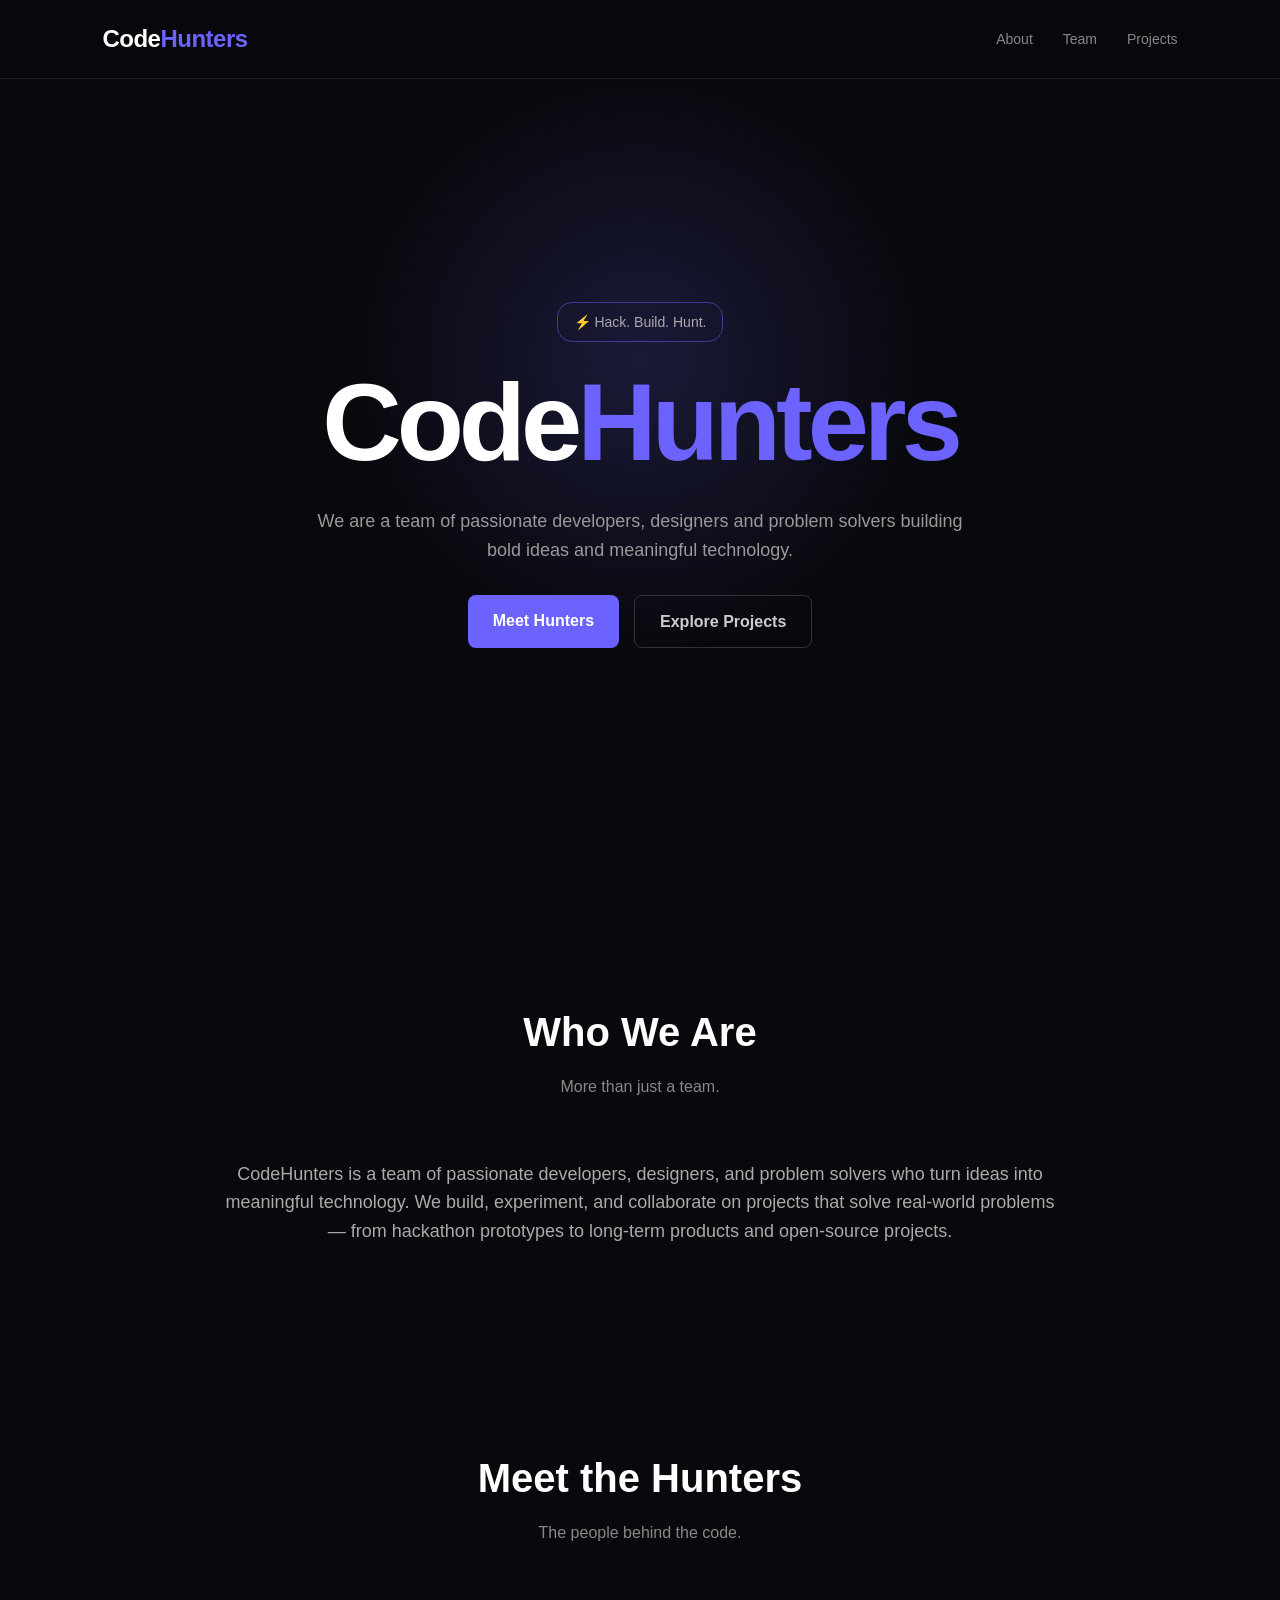
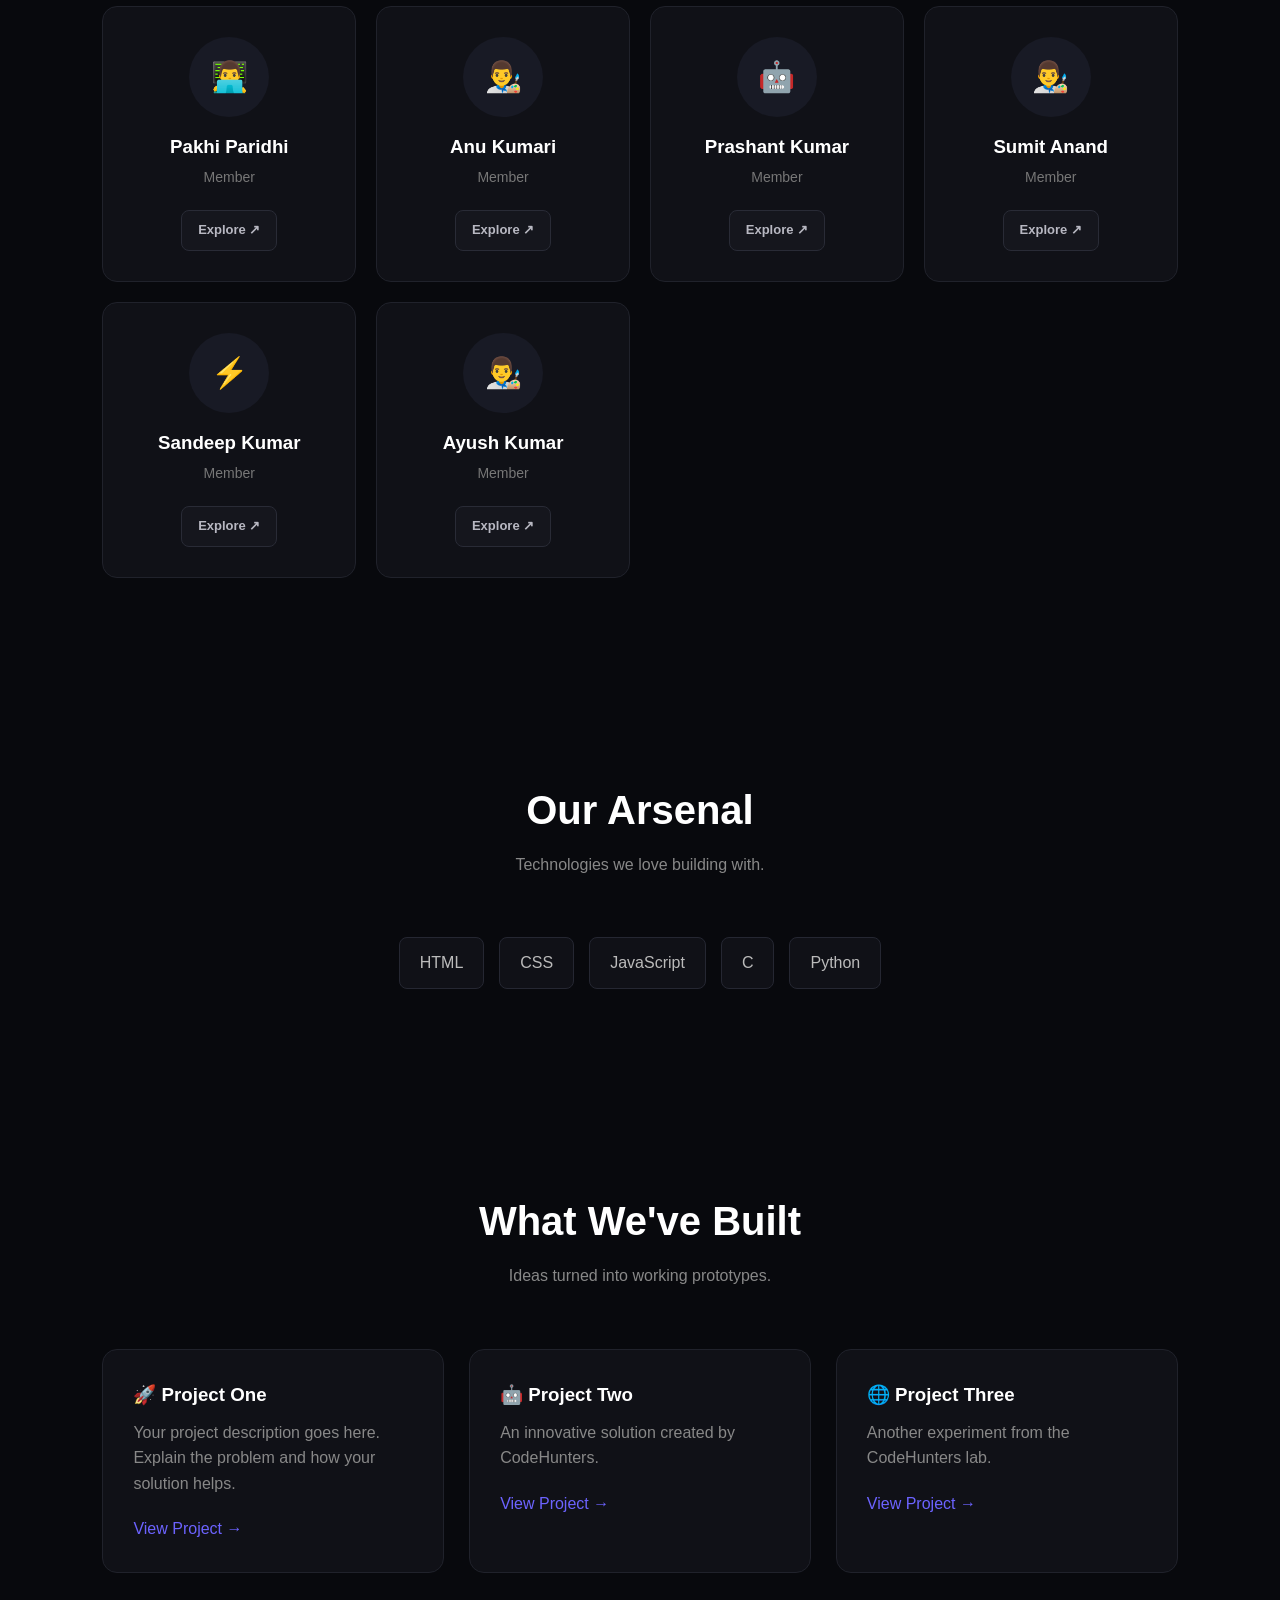
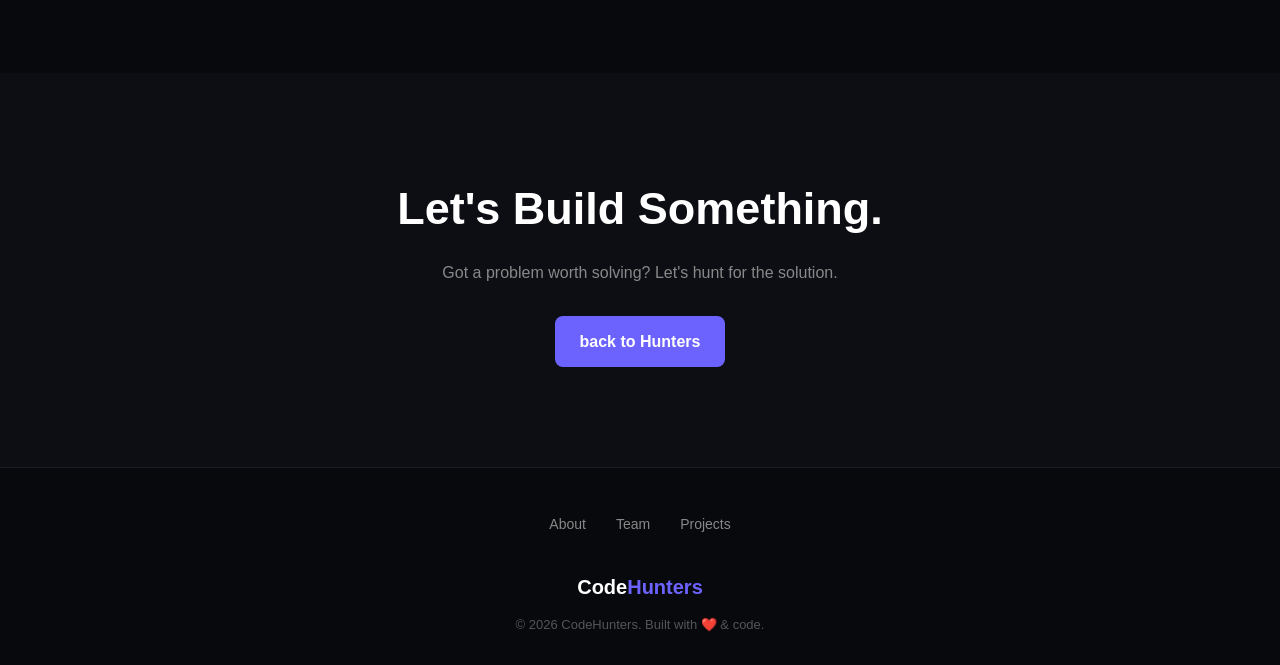
==== index.html @ e2d2b40a "Update index.html" ====
<!DOCTYPE html>
<html lang="en">

<head>

    <meta charset="UTF-8">

    <meta name="viewport"
          content="width=device-width, initial-scale=1.0">

    <title>CodeHunters — Hackathon Team</title>

    <link rel="icon" type="image/png"
        href="https://img.icons8.com/?size=100&id=dQVSC6DSmc3w&format=png&color=000000">


    <link rel="stylesheet" href="styles.css">
    

</head>


<body>


    <!-- =========================
         NAVBAR
    ========================= -->

    <nav>

        <!-- LOGO -->

        <div class="logo">

            Code<span>Hunters</span>

        </div>


        <!-- TOP NAVIGATION -->

        <ul class="nav-links">

            <li>
                <a href="#about">
                    About
                </a>
            </li>


            <li>
                <a href="#team">
                    Team
                </a>
            </li>


            <li>
                <a href="#projects">
                    Projects
                </a>
            </li>

        </ul>

    </nav>



    <!-- =========================
         HERO
    ========================= -->

    <section class="hero">

        <div class="hero-content">


            <div class="badge">

                ⚡ Hack. Build. Hunt.

            </div>


            <h1>

                Code<span>Hunters</span>

            </h1>


            <p>

                We are a team of passionate developers,
                designers and problem solvers building
                bold ideas and meaningful technology.

            </p>


            <div class="buttons">


                <a
                    class="btn primary"
                    href="#team"
                >

                    Meet Hunters

                </a>


                <a
                    class="btn secondary"
                    href="#projects"
                >

                    Explore Projects

                </a>


            </div>

        </div>

    </section>



    <!-- =========================
         ABOUT
    ========================= -->

    <section id="about">


        <div class="section-title">

            <h2>
                Who We Are
            </h2>


            <p>
                More than just a team.
            </p>

        </div>


        <div class="about">

            <p>

                CodeHunters is a team of passionate
                developers, designers, and problem solvers
                who turn ideas into meaningful technology.
                We build, experiment, and collaborate on
                projects that solve real-world problems —
                from hackathon prototypes to long-term
                products and open-source projects.

            </p>

        </div>

    </section>



    <!-- =========================
         TEAM
    ========================= -->

    <section id="team">


        <div class="section-title">

            <h2>
                Meet the Hunters
            </h2>


            <p>
                The people behind the code.
            </p>

        </div>


        <div class="team-grid">


            <!-- HUNTER 1 -->

            <div class="member">

                <div class="avatar">
                    👨‍💻
                </div>


                <h3>
                    Pakhi Paridhi
                </h3>


                <p>
                    Member
                </p>


                <div class="hunter-links">

                    <a
                        href="https://codehuntersteam.github.io/pakhi"
                    >
                        Explore ↗
                    </a>



                </div>

            </div>



            <!-- HUNTER 2 -->

            <div class="member">

                <div class="avatar">
                    👨‍🎨
                </div>


                <h3>
                    Anu Kumari
                </h3>


                <p>
                    Member
                </p>


                <div class="hunter-links">

                    <a
                        href="https://codehuntersteam.github.io/anu"
                    >
                        Explore ↗
                    </a>

                </div>

            </div>



            <!-- HUNTER 3 -->

            <div class="member">

                <div class="avatar">
                    🤖
                </div>


                <h3>
                    Prashant Kumar
                </h3>


                <p>
                    Member
                </p>


                <div class="hunter-links">

                    <a
                        href="https://codehuntersteam.github.io/prashant"
                    >
                        Explore ↗
                    </a>


                </div>

            </div>

            <!-- HUNTER 4 -->

            <div class="member">

                <div class="avatar">
                    👨‍🎨
                </div>


                <h3>
                    Sumit Anand
                </h3>


                <p>
                    Member
                </p>


                <div class="hunter-links">

                    <a
                        href="https://codehuntersteam.github.io/sumit"
                    >
                        Explore ↗
                    </a>

                </div>

            </div>


            <!-- HUNTER 5 -->

            <div class="member">

                <div class="avatar">
                    ⚡
                </div>


                <h3>
                    Sandeep Kumar
                </h3>


                <p>
                    Member
                </p>


                <div class="hunter-links">

                    <a
                        href="https://codehuntersteam.github.io/sandeep"
                    >
                        Explore ↗
                    </a>


                </div>

            </div>

            <!-- HUNTER 6 -->

            <div class="member">

                <div class="avatar">
                    👨‍🎨
                </div>


                <h3>
                    Ayush Kumar
                </h3>


                <p>
                    Member
                </p>


                <div class="hunter-links">

                    <a
                        href="https://codehuntersteam.github.io/ayush"
                    >
                        Explore ↗
                    </a>

                </div>

            </div>



        </div>

    </section>



    <!-- =========================
         TECH STACK
    ========================= -->

    <section>


        <div class="section-title">

            <h2>
                Our Arsenal
            </h2>


            <p>
                Technologies we love building with.
            </p>

        </div>


        <div class="tech-grid">


            <div class="tech">
                HTML
            </div>


            <div class="tech">
                CSS
            </div>


            <div class="tech">
                JavaScript
            </div>


            <div class="tech">
                C
            </div>


            <!-- <div class="tech">
                Node.js
            </div> -->


            <div class="tech">
                Python
            </div>


            <!-- <div class="tech">
                Git
            </div>


            <div class="tech">
                GitHub
            </div>


            <div class="tech">
                AI / ML
            </div> -->


        </div>

    </section>



    <!-- =========================
         PROJECTS
    ========================= -->

    <section id="projects">


        <div class="section-title">

            <h2>
                What We've Built
            </h2>


            <p>
                Ideas turned into working prototypes.
            </p>

        </div>


        <div class="projects">


            <!-- PROJECT 1 -->

            <div class="project">

                <h3>
                    🚀 Project One
                </h3>


                <p>

                    Your project description goes here.
                    Explain the problem and how your
                    solution helps.

                </p>


                <a href="#">

                    View Project →

                </a>

            </div>



            <!-- PROJECT 2 -->

            <div class="project">

                <h3>
                    🤖 Project Two
                </h3>


                <p>

                    An innovative solution created
                    by CodeHunters.

                </p>


                <a href="#">

                    View Project →

                </a>

            </div>



            <!-- PROJECT 3 -->

            <div class="project">

                <h3>
                    🌐 Project Three
                </h3>


                <p>

                    Another experiment from the
                    CodeHunters lab.

                </p>


                <a href="#">

                    View Project →

                </a>

            </div>


        </div>

    </section>



    <!-- =========================
         CTA / CONTACT
    ========================= -->

    <section
        class="cta"
        id="contact"
    >


        <h2>

            Let's Build Something.

        </h2>


        <p>

            Got a problem worth solving?
            Let's hunt for the solution.

        </p>


        <div class="buttons">


            <a
                class="btn primary"
                href="#team"
            >

                back to Hunters

            </a>


        </div>

    </section>



    <!-- =========================
         FOOTER
    ========================= -->

    <footer>


        <!-- BOTTOM NAVIGATION -->

        <div class="footer-nav">


            <a href="#about">
                About
            </a>


            <a href="#team">
                Team
            </a>


            <a href="#projects">
                Projects
            </a>


            <!-- <a href="#contact">
                Contact
            </a> -->


        </div>


        <div class="footer-logo">

            Code<span>Hunters</span>

        </div>


        <div class="copyright">

            © 2026 CodeHunters.
            Built with ❤️ & code.

        </div>


    </footer>


</body>

</html>
---- styles.css ----
/* =========================
           RESET
        ========================= */

        * {
            margin: 0;
            padding: 0;
            box-sizing: border-box;
        }


        html {
            scroll-behavior: smooth;
        }


        body {
            font-family: Arial, Helvetica, sans-serif;

            background: #08090d;

            color: #ffffff;

            line-height: 1.6;
        }


        a {
            text-decoration: none;

            color: inherit;
        }



        /* =========================
           NAVBAR
        ========================= */

        nav {

            width: 100%;

            padding: 20px 8%;

            display: flex;

            justify-content: space-between;

            align-items: center;

            position: fixed;

            top: 0;

            left: 0;

            z-index: 1000;

            background: rgba(8, 9, 13, 0.75);

            backdrop-filter: blur(12px);

            border-bottom:
                1px solid rgba(255, 255, 255, 0.08);
        }


        .logo {

            font-size: 24px;

            font-weight: bold;

            letter-spacing: -0.5px;
        }


        .logo span {

            color: #6c63ff;
        }


        /* TOP NAVIGATION */

        .nav-links {

            display: flex;

            align-items: center;

            gap: 30px;

            list-style: none;
        }


        .nav-links a {

            color: #888;

            font-size: 14px;

            transition:
                color 0.3s ease;
        }


        .nav-links a:hover {

            color: #ffffff;
        }



        /* =========================
           HERO
        ========================= */

        .hero {

            min-height: 100vh;

            display: flex;

            justify-content: center;

            align-items: center;

            text-align: center;

            padding:
                100px 20px 50px;

            background:

                radial-gradient(
                    circle at 50% 40%,
                    rgba(108, 99, 255, 0.18),
                    transparent 35%
                );
        }


        .hero-content {

            max-width: 850px;
        }


        .badge {

            display: inline-block;

            padding: 8px 16px;

            border:
                1px solid rgba(108, 99, 255, 0.5);

            border-radius: 15px;

            color: #aaa;

            font-size: 14px;

            margin-bottom: 25px;
        }


        .hero h1 {

            font-size:
                clamp(55px, 10vw, 110px);

            line-height: 1;

            letter-spacing: -5px;
        }


        .hero h1 span {

            color: #6c63ff;
        }


        .hero p {

            margin: 30px auto;

            max-width: 650px;

            color: #999;

            font-size: 18px;
        }


        .buttons {

            display: flex;

            justify-content: center;

            gap: 15px;

            flex-wrap: wrap;
        }


        .btn {

            padding: 13px 25px;

            border-radius: 8px;

            font-weight: bold;

            transition:
                transform 0.3s ease,
                box-shadow 0.3s ease,
                border-color 0.3s ease;
        }


        .primary {

            background: #6c63ff;
        }


        .primary:hover {

            transform:
                translateY(-3px);

            box-shadow:
                0 10px 30px
                rgba(108, 99, 255, 0.3);
        }


        .secondary {

            border:
                1px solid #333;

            color: #ccc;
        }


        .secondary:hover {

            border-color: #6c63ff;

            color: #ffffff;
        }



        /* =========================
           SECTIONS
        ========================= */

        section {

            padding: 100px 8%;
        }


        .section-title {

            text-align: center;

            margin-bottom: 60px;
        }


        .section-title h2 {

            font-size: 40px;

            margin-bottom: 10px;
        }


        .section-title p {

            color: #888;
        }



        /* =========================
           ABOUT
        ========================= */

        .about {

            max-width: 850px;

            margin: auto;

            text-align: center;

            color: #aaa;

            font-size: 18px;
        }



        /* =========================
           TEAM
        ========================= */

        .team-grid {

            display: grid;

            grid-template-columns:
                repeat(
                    auto-fit,
                    minmax(220px, 1fr)
                );

            gap: 20px;
        }


        .member {

            padding: 30px;

            background: #101117;

            border:
                1px solid #20222b;

            border-radius: 15px;

            text-align: center;

            transition:
                transform 0.3s ease,
                border-color 0.3s ease,
                box-shadow 0.3s ease;
        }


        .member:hover {

            transform:
                translateY(-7px);

            border-color:
                #6c63ff;

            box-shadow:
                0 10px 35px
                rgba(108, 99, 255, 0.12);
        }


        .avatar {

            width: 80px;

            height: 80px;

            margin:
                auto auto 15px;

            border-radius: 50%;

            background: #181a25;

            display: flex;

            justify-content: center;

            align-items: center;

            font-size: 30px;
        }


        .member h3 {

            margin-bottom: 4px;
        }


        .member p {

            color: #777;

            font-size: 14px;
        }



        /* =========================
           HUNTER BUTTONS
        ========================= */

        .hunter-links {

            display: flex;

            justify-content: center;

            gap: 10px;

            margin-top: 22px;
        }


        .hunter-links a {

            position: relative;

            display: inline-flex;

            align-items: center;

            justify-content: center;

            min-width: 95px;
            max-width: 200px;
            align-self: center;

            padding: 9px 16px;

            border:
                1px solid #292b36;

            border-radius: 8px;

            background: #15161d;

            color: #b8b8c2;

            font-size: 13px;

            font-weight: 600;

            overflow: hidden;

            transition:
                color 0.25s ease,
                border-color 0.25s ease,
                background 0.25s ease,
                transform 0.25s ease,
                box-shadow 0.25s ease;
        }


        .hunter-links a::before {

            content: "";

            position: absolute;

            top: 0;

            left: -100%;

            width: 100%;

            height: 100%;

            background:
                linear-gradient(
                    90deg,
                    transparent,
                    rgba(255, 255, 255, 0.08),
                    transparent
                );

            transition:
                left 0.5s ease;
        }


        .hunter-links a:hover {

            color: #ffffff;

            border-color: #6c63ff;

            background: #1a1928;

            transform:
                translateY(-3px);

            box-shadow:
                0 6px 20px
                rgba(108, 99, 255, 0.18);
        }


        .hunter-links a:hover::before {

            left: 100%;
        }


        .hunter-links a:active {

            transform:
                translateY(-1px);
        }



        /* =========================
           TECH STACK
        ========================= */

        .tech-grid {

            display: flex;

            justify-content: center;

            flex-wrap: wrap;

            gap: 15px;
        }


        .tech {

            padding: 12px 20px;

            background: #101117;

            border:
                1px solid #252732;

            border-radius: 8px;

            color: #bbb;

            transition: 0.3s;
        }


        .tech:hover {

            border-color:
                #6c63ff;

            color: #ffffff;
        }



        /* =========================
           PROJECTS
        ========================= */

        .projects {

            display: grid;

            grid-template-columns:
                repeat(
                    auto-fit,
                    minmax(280px, 1fr)
                );

            gap: 25px;
        }


        .project {

            padding: 30px;

            background: #101117;

            border:
                1px solid #20222b;

            border-radius: 15px;

            transition:
                transform 0.3s ease,
                border-color 0.3s ease;
        }


        .project:hover {

            transform:
                translateY(-5px);

            border-color:
                #6c63ff;
        }


        .project h3 {

            margin-bottom: 10px;
        }


        .project p {

            color: #888;

            margin-bottom: 20px;
        }


        .project a {

            color: #6c63ff;
        }



        /* =========================
           CTA
        ========================= */

        .cta {

            text-align: center;

            background: #0d0e14;
        }


        .cta h2 {

            font-size: 45px;

            margin-bottom: 15px;
        }


        .cta p {

            color: #888;

            margin-bottom: 30px;
        }



        /* =========================
           FOOTER
        ========================= */

        footer {

            padding:
                45px 8% 30px;

            border-top:
                1px solid #1d1e25;

            color: #666;

            text-align: center;
        }


        /* BOTTOM NAVIGATION */

        .footer-nav {

            display: flex;

            justify-content: center;

            align-items: center;

            flex-wrap: wrap;

            gap: 30px;

            margin-bottom: 35px;
        }


        .footer-nav a {

            color: #888;

            font-size: 14px;

            transition:
                color 0.3s ease;
        }


        .footer-nav a:hover {

            color: #ffffff;
        }


        .footer-logo {

            font-size: 20px;

            font-weight: bold;

            color: white;

            margin-bottom: 12px;
        }


        .footer-logo span {

            color: #6c63ff;
        }


        .copyright {

            font-size: 13px;

            color: #555;
        }



        /* =========================
           MOBILE
        ========================= */

        @media (max-width: 700px) {

            nav {

                padding:
                    18px 6%;
            }


            .nav-links {

                gap: 15px;
            }


            .nav-links a {

                font-size: 12px;
            }


            section {

                padding:
                    80px 6%;
            }


            .hero h1 {

                letter-spacing: -3px;
            }


            .cta h2 {

                font-size: 32px;
            }


            .footer-nav {

                gap: 18px;
            }


            .hunter-links {

                flex-direction: column;
            }


            .hunter-links a {

                width: 100%;
            }

        }
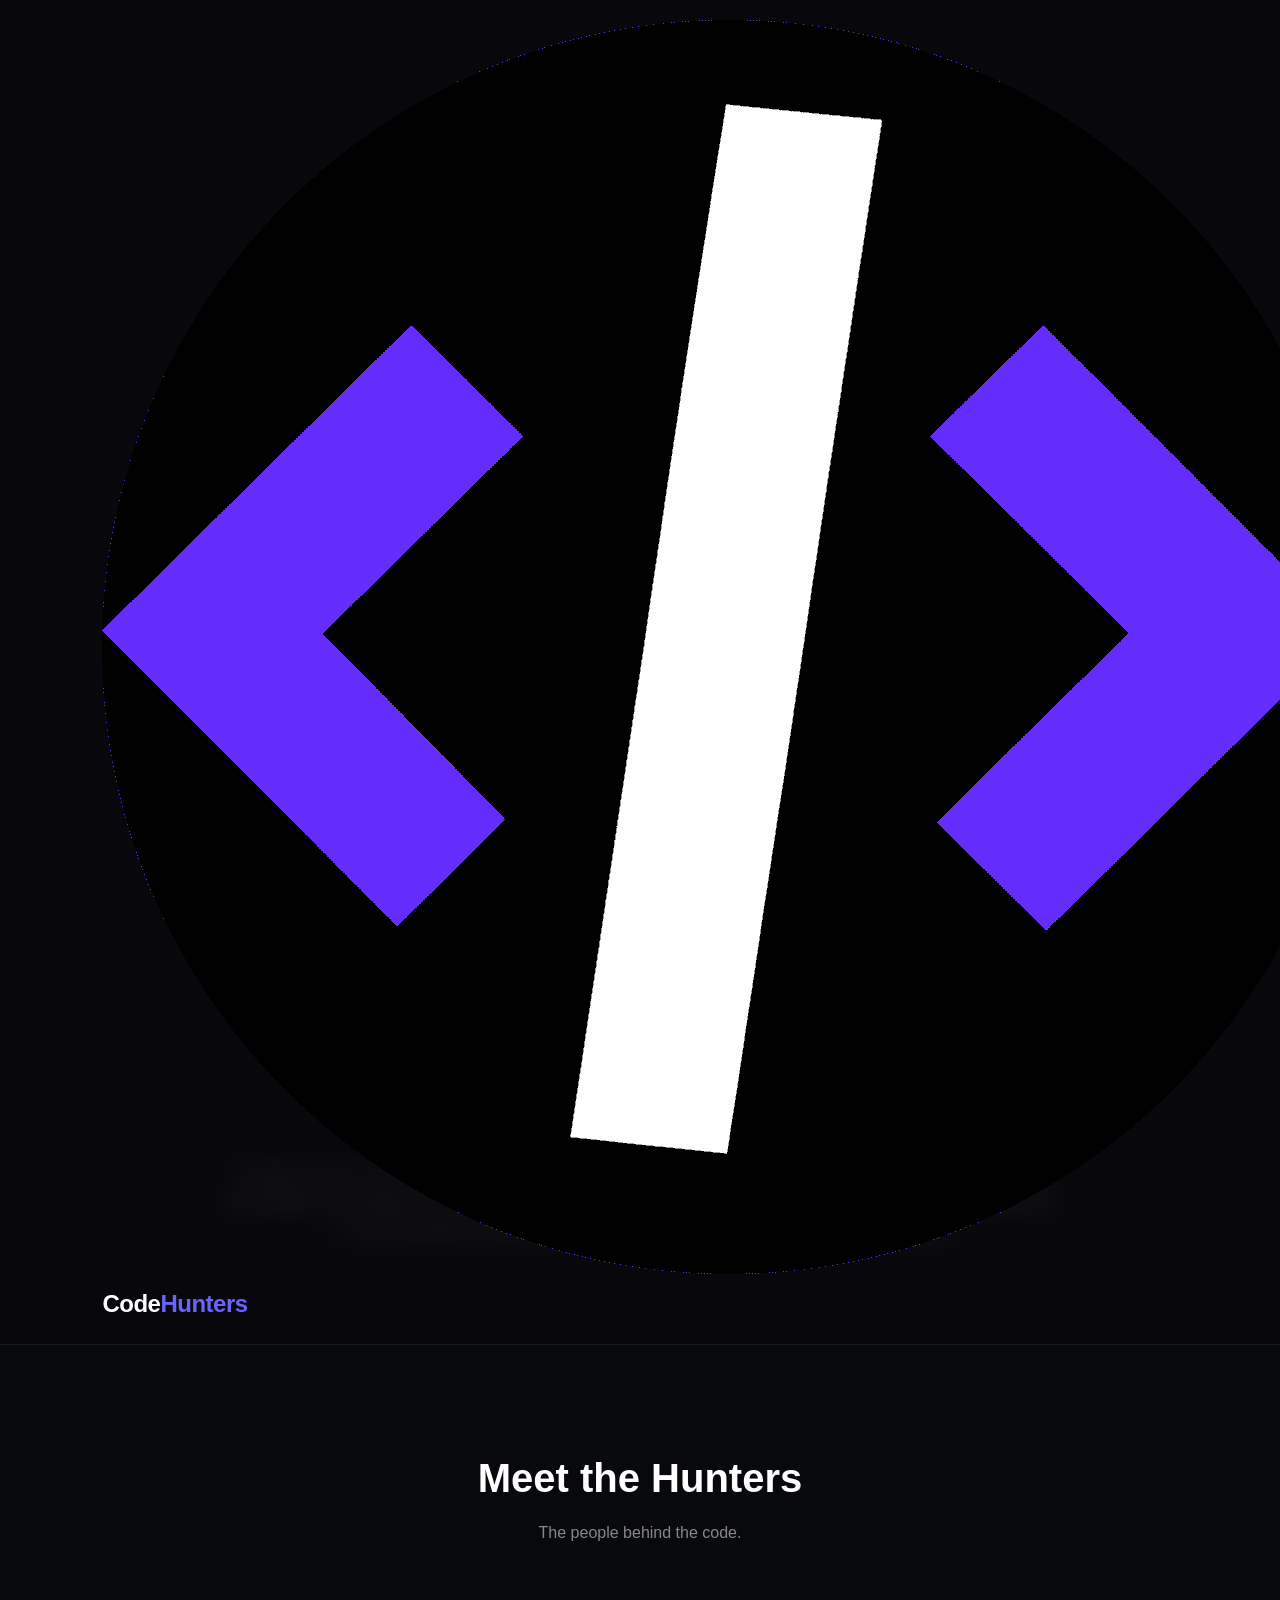
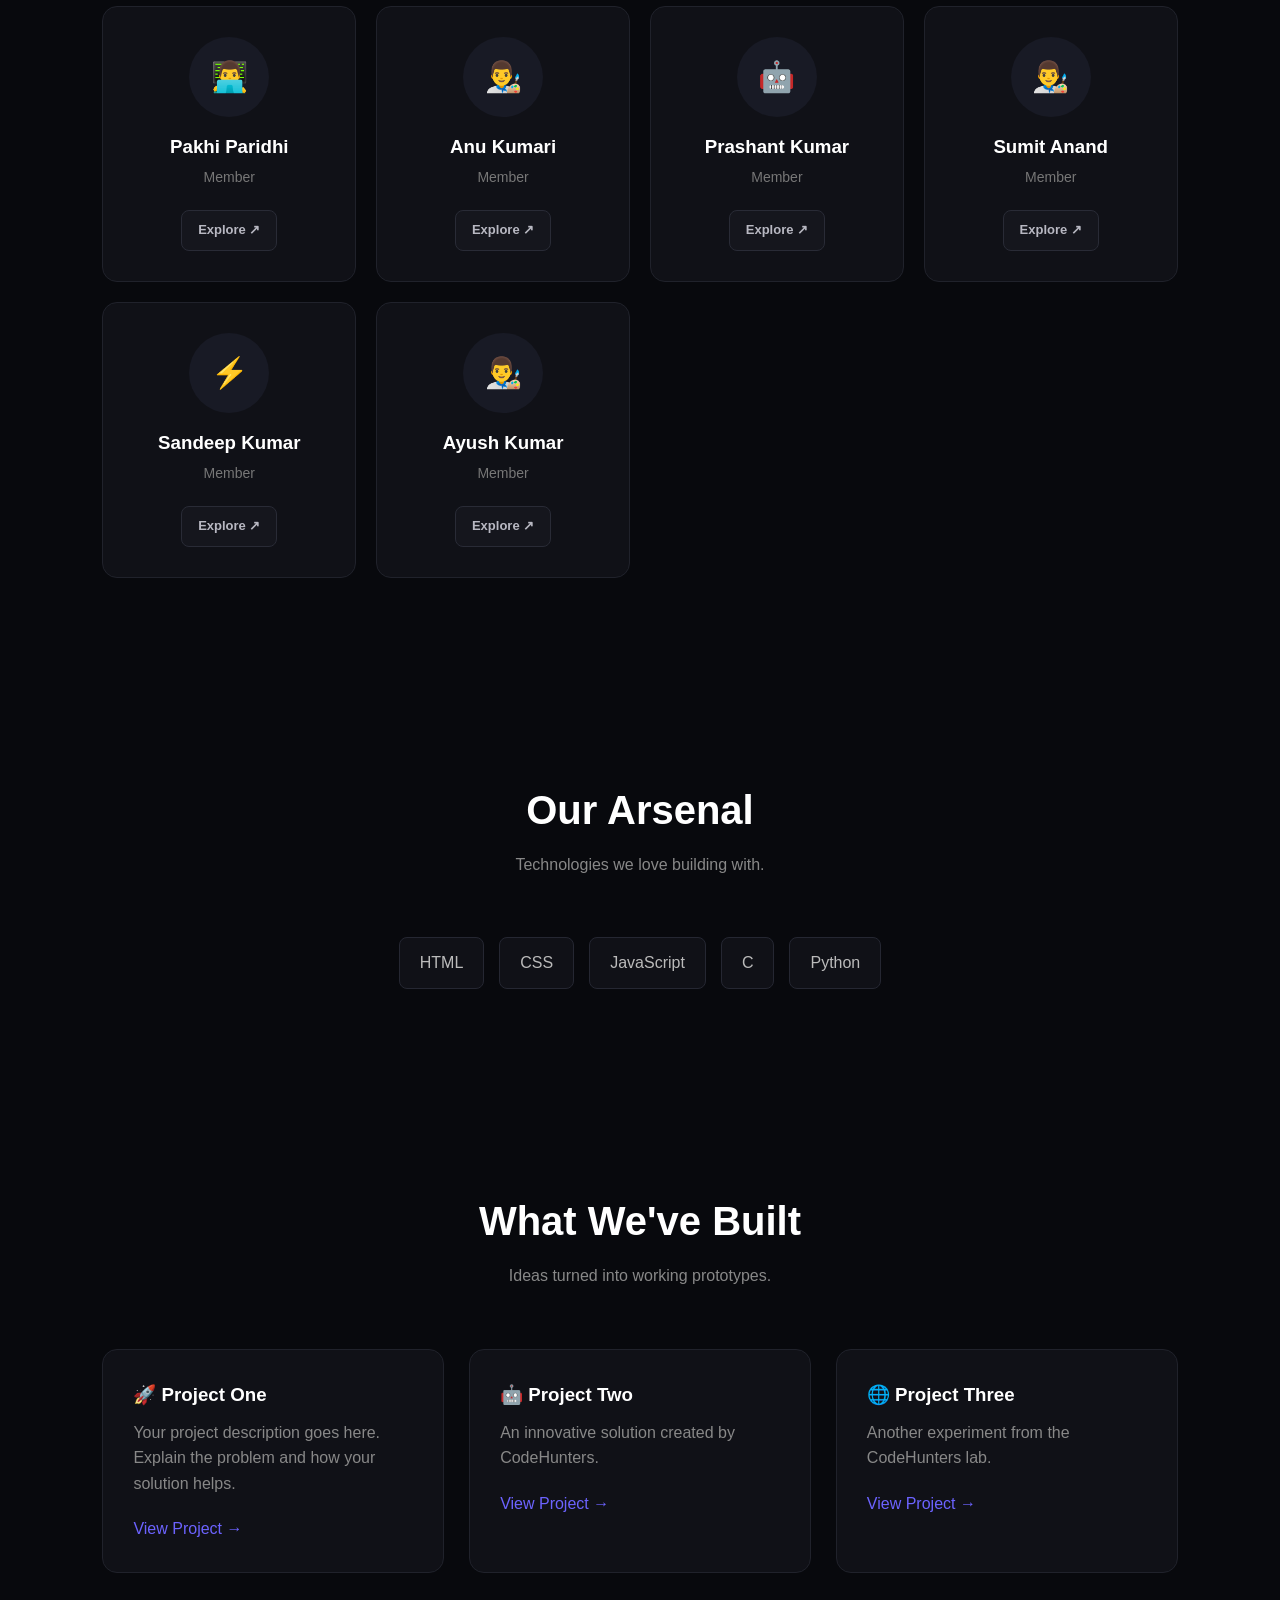
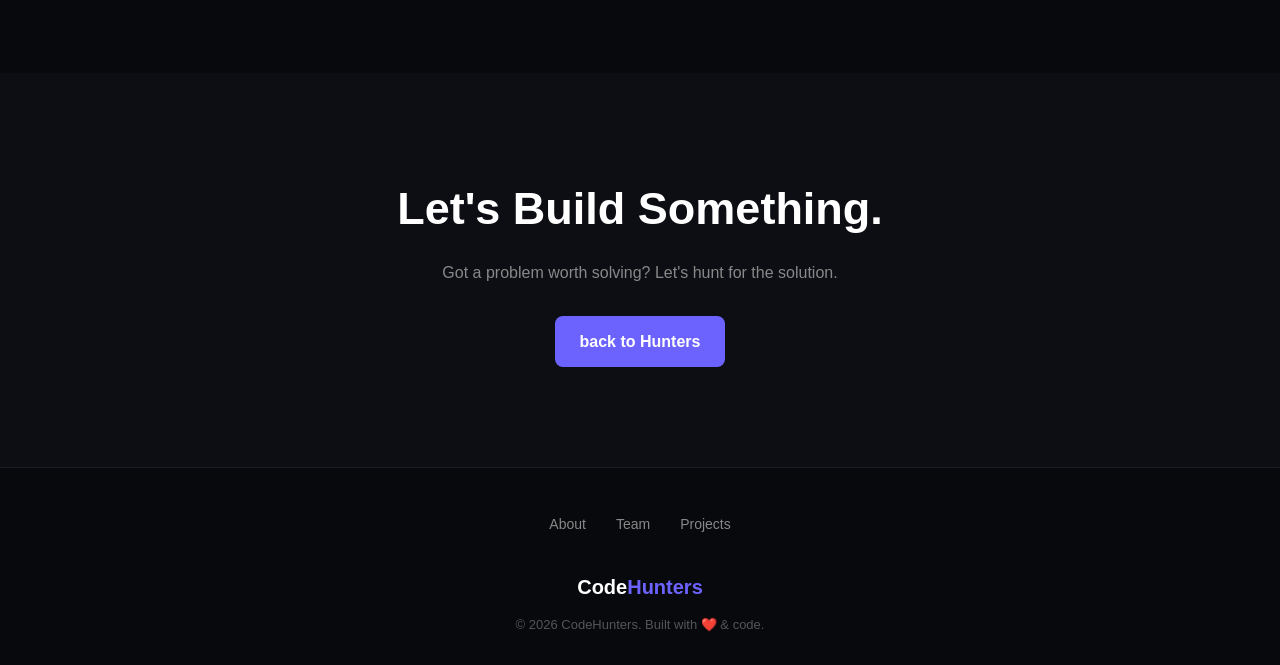
==== commit e1a462c1: "Update index.html" ====
--- a/index.html
+++ b/index.html
@@ -10,8 +10,7 @@
 
     <title>CodeHunters — Hackathon Team</title>
 
-    <link rel="icon" type="image/png"
-        href="https://img.icons8.com/?size=100&id=dQVSC6DSmc3w&format=png&color=000000">
+    <link rel="icon" type="image/png" href="favicon.png">
 
 
     <link rel="stylesheet" href="styles.css">
@@ -33,7 +32,10 @@
 
         <div class="logo">
 
-            Code<span>Hunters</span>
+            <div class="logo-title">
+              <img src="https://codehuntersteam.github.io/favicon.png">
+              Code<span>Hunters</span>
+            </div>
 
         </div>
 
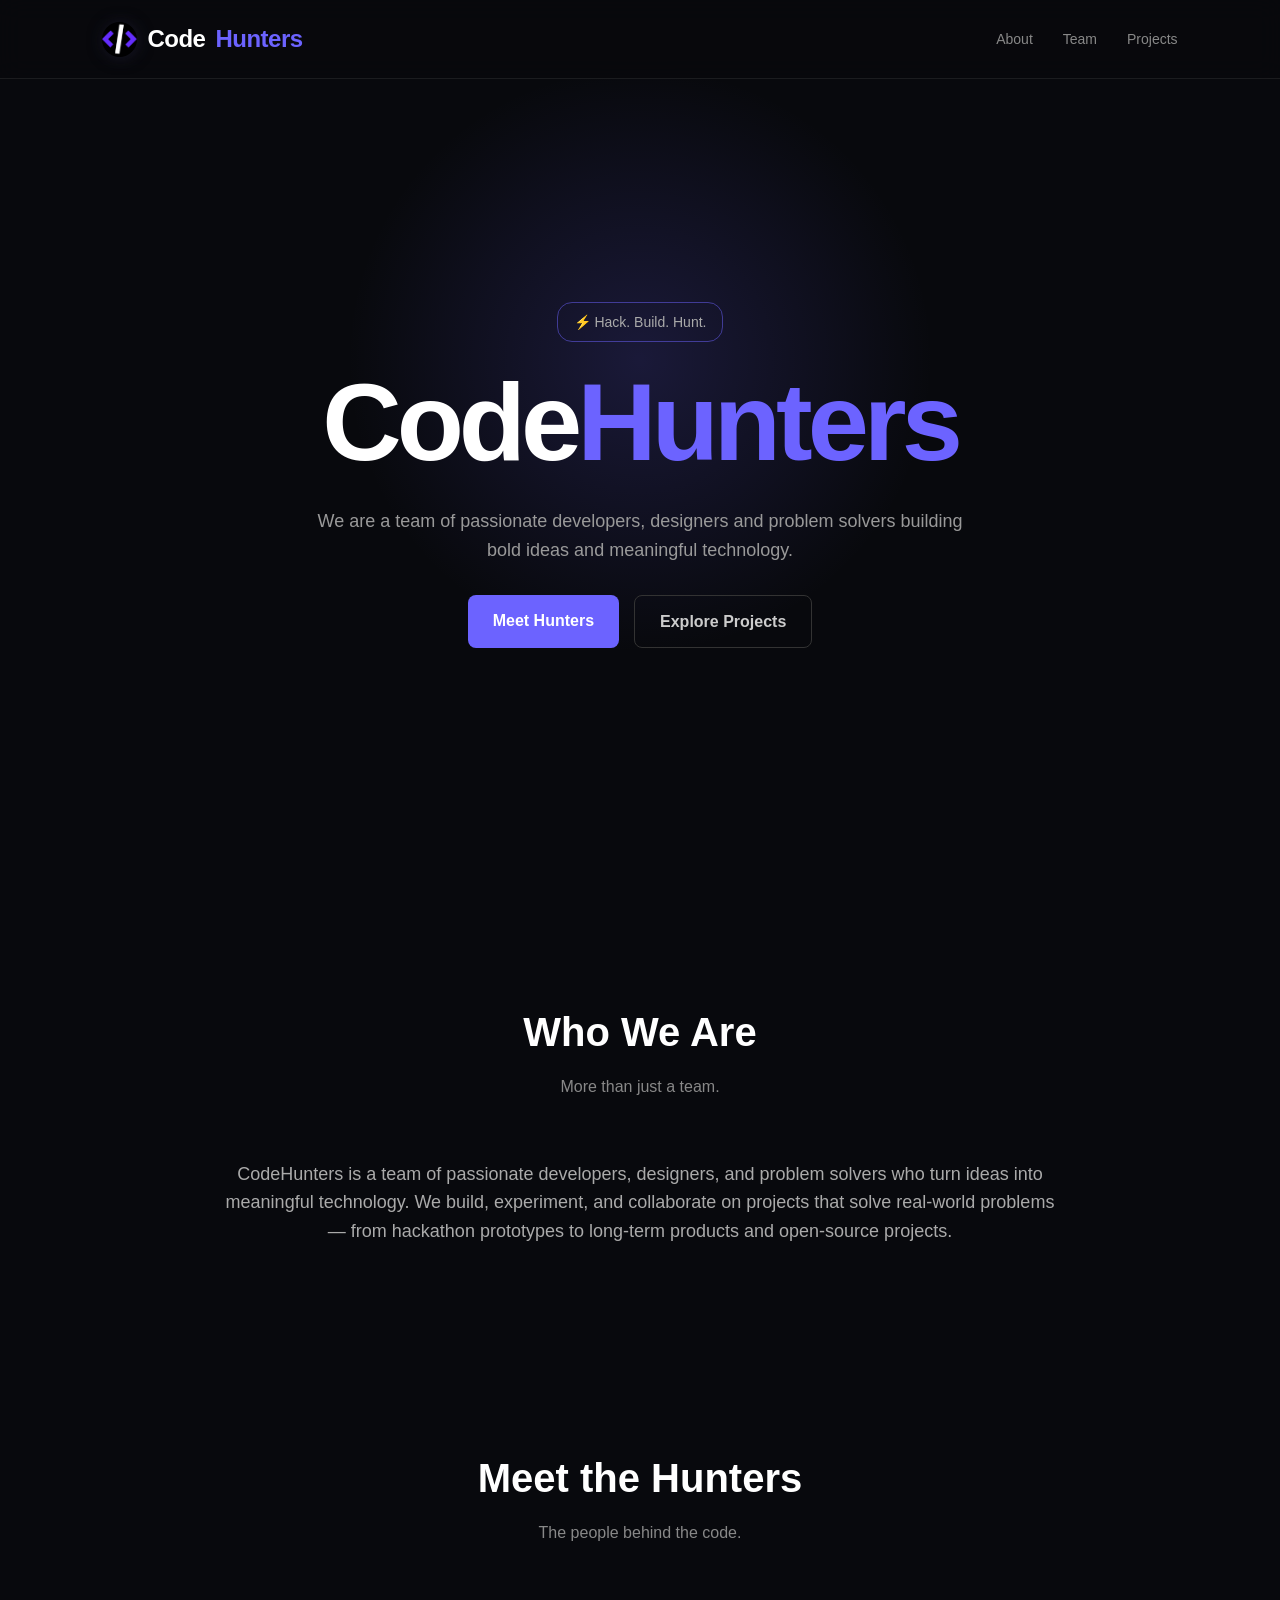
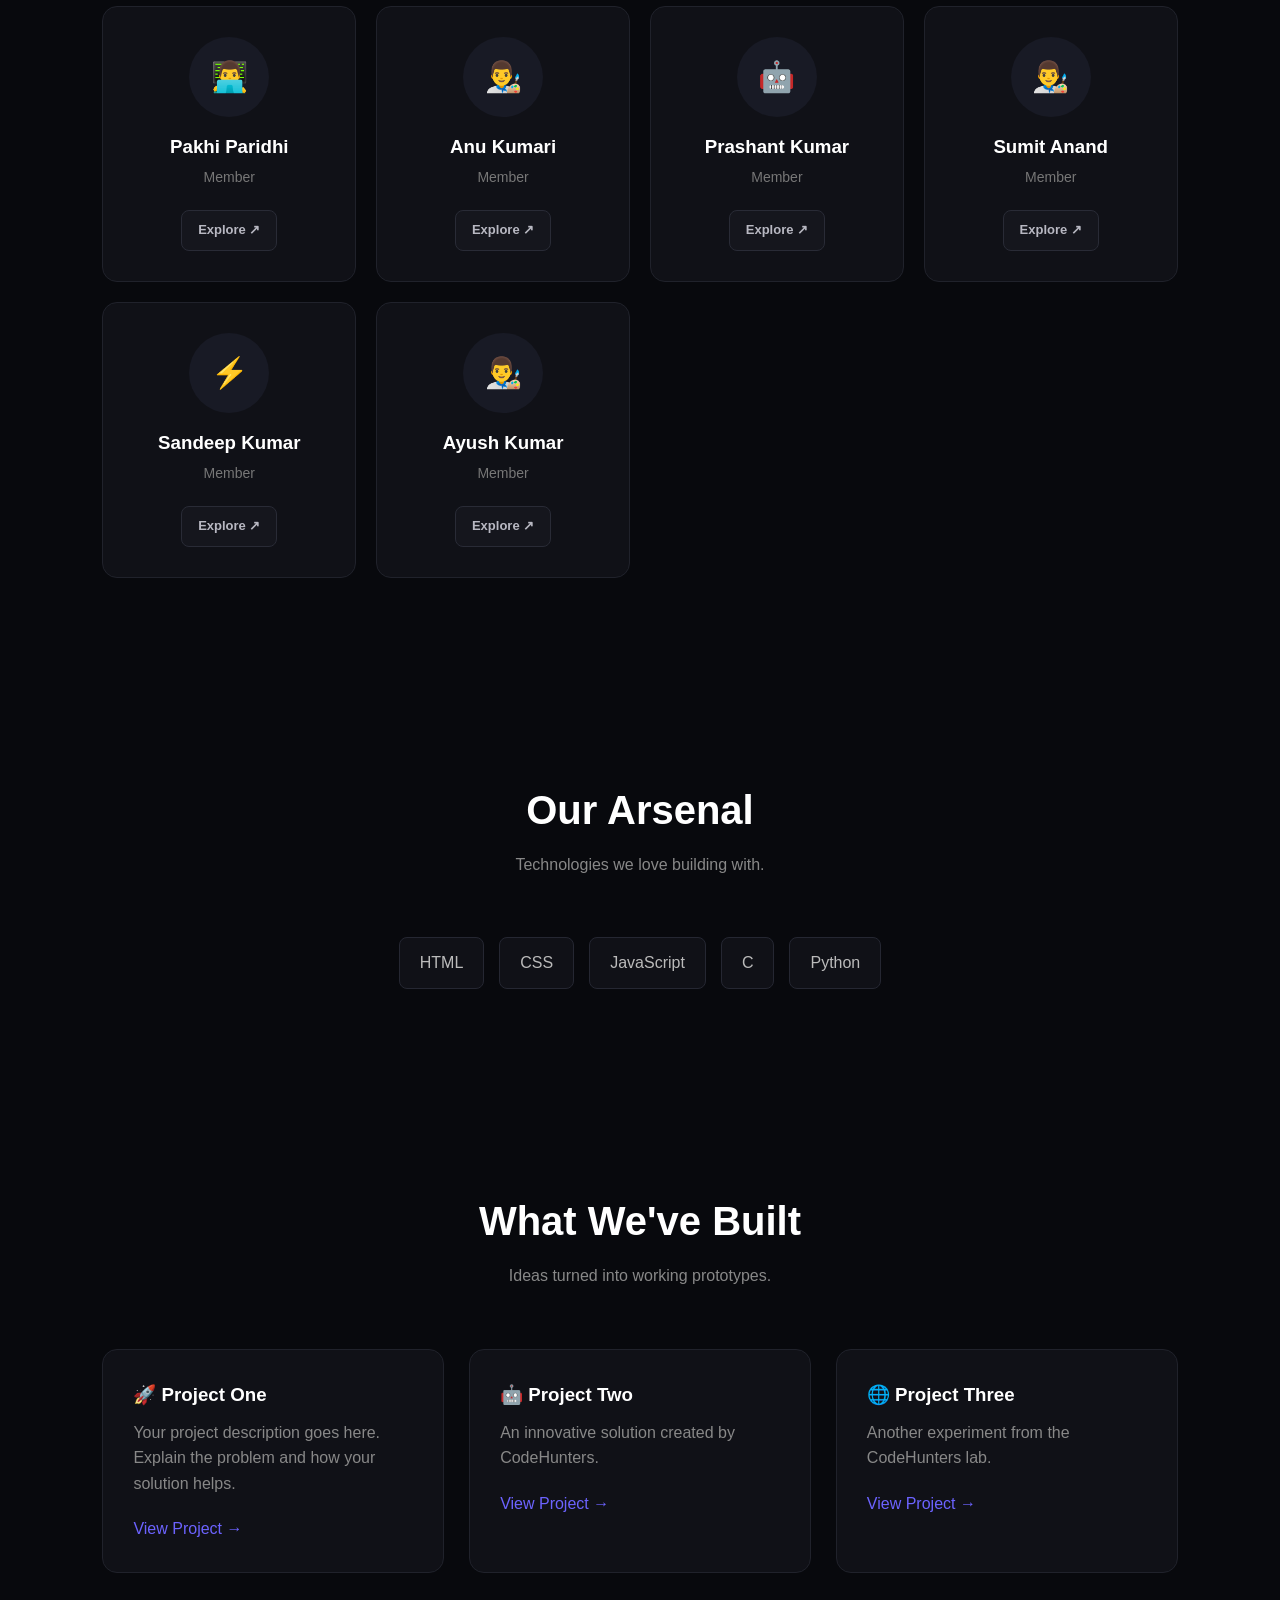
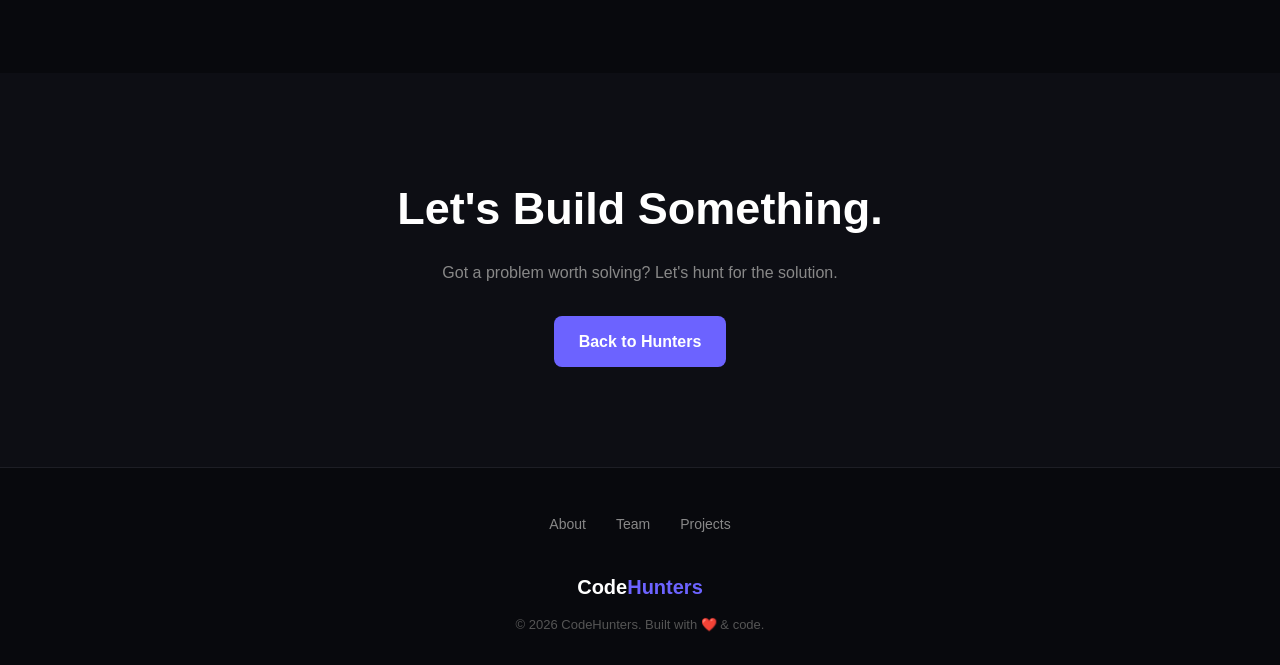
==== commit fc3f2298: "Update index.html" ====
--- a/index.html
+++ b/index.html
@@ -620,7 +620,7 @@
                 href="#team"
             >
 
-                back to Hunters
+                Back to Hunters
 
             </a>
 
--- a/styles.css
+++ b/styles.css
@@ -36,6 +36,24 @@
         /* =========================
            NAVBAR
         ========================= */
+        .logo-title{
+          /* width: 200px; */
+          max-height: 70pxpx;
+          display: flex;
+          justify-content: center;
+          align-items: center;
+          gap: 10px;
+        }
+
+        .logo-title img{
+          border-radius: 50%;
+          box-shadow: 1px 1px 15px #161625;
+          width:35px;
+          
+        }
+
+
+
 
         nav {
 
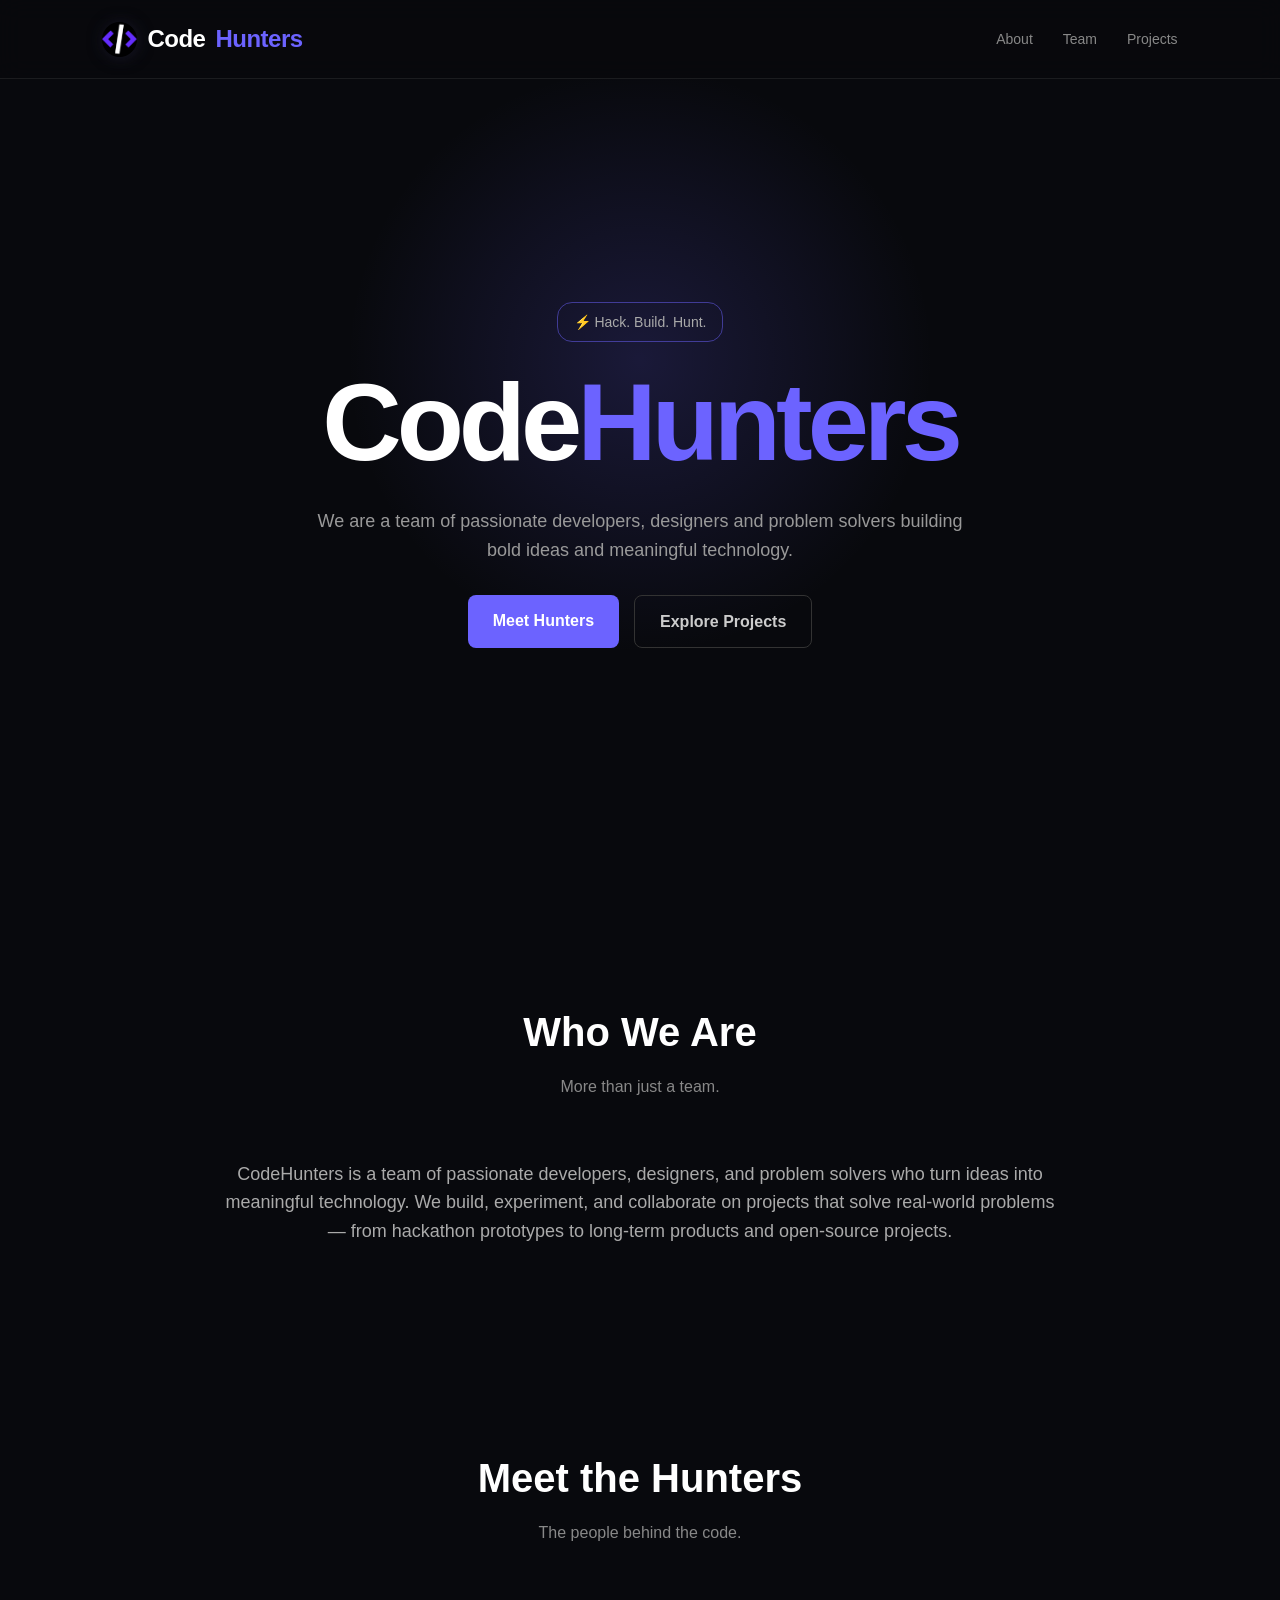
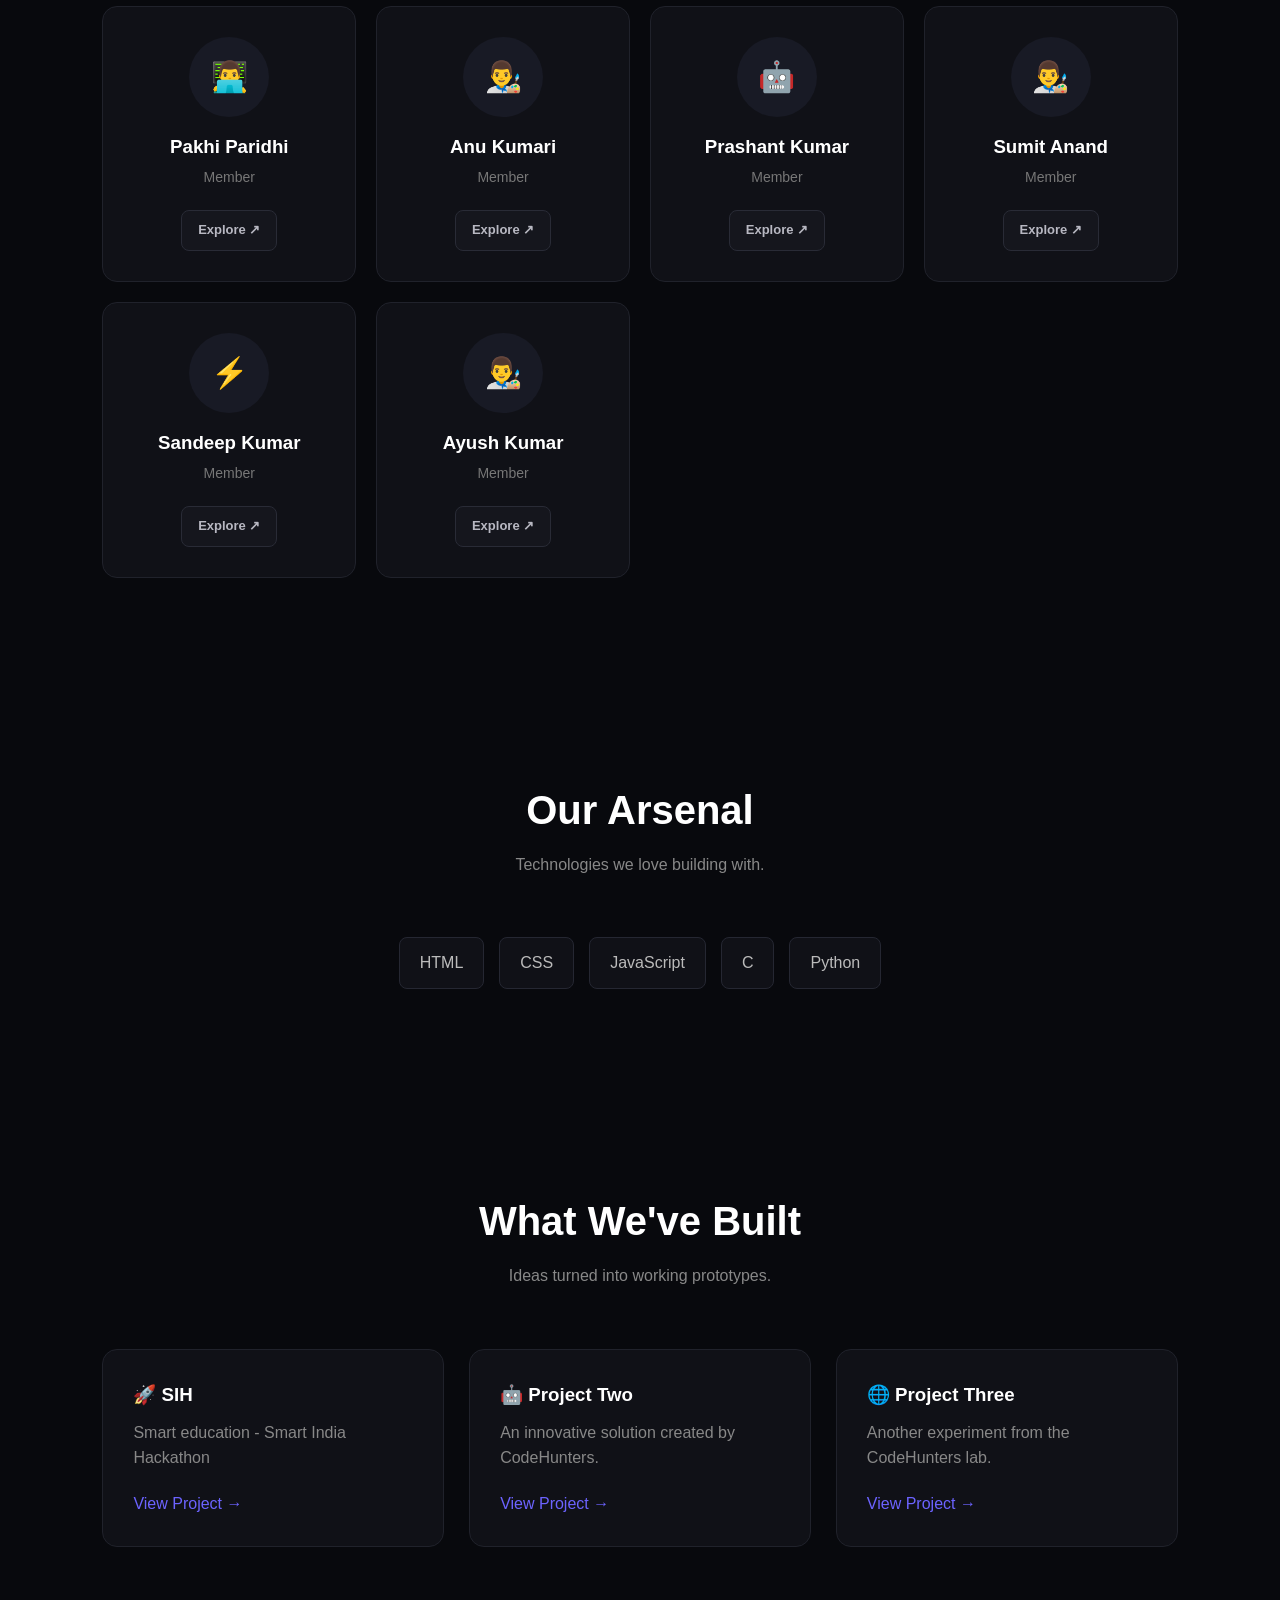
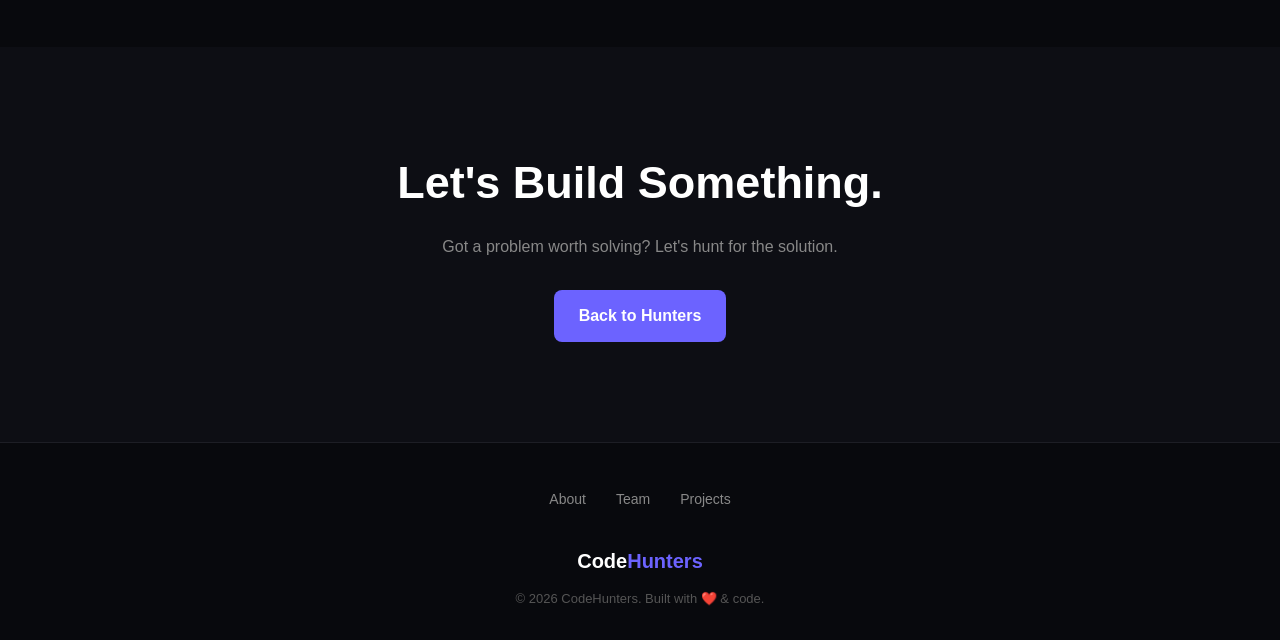
==== commit 6f4b03f0: "Update index.html" ====
--- a/index.html
+++ b/index.html
@@ -505,20 +505,18 @@
             <div class="project">
 
                 <h3>
-                    🚀 Project One
-                </h3>
-
-
-                <p>
-
-                    Your project description goes here.
-                    Explain the problem and how your
-                    solution helps.
-
-                </p>
-
-
-                <a href="#">
+                    🚀 SIH
+                </h3>
+
+
+                <p>
+
+                    Smart education - Smart India Hackathon
+
+                </p>
+
+
+                <a href="https://codehuntersteam.github.io/sih/">
 
                     View Project →
 
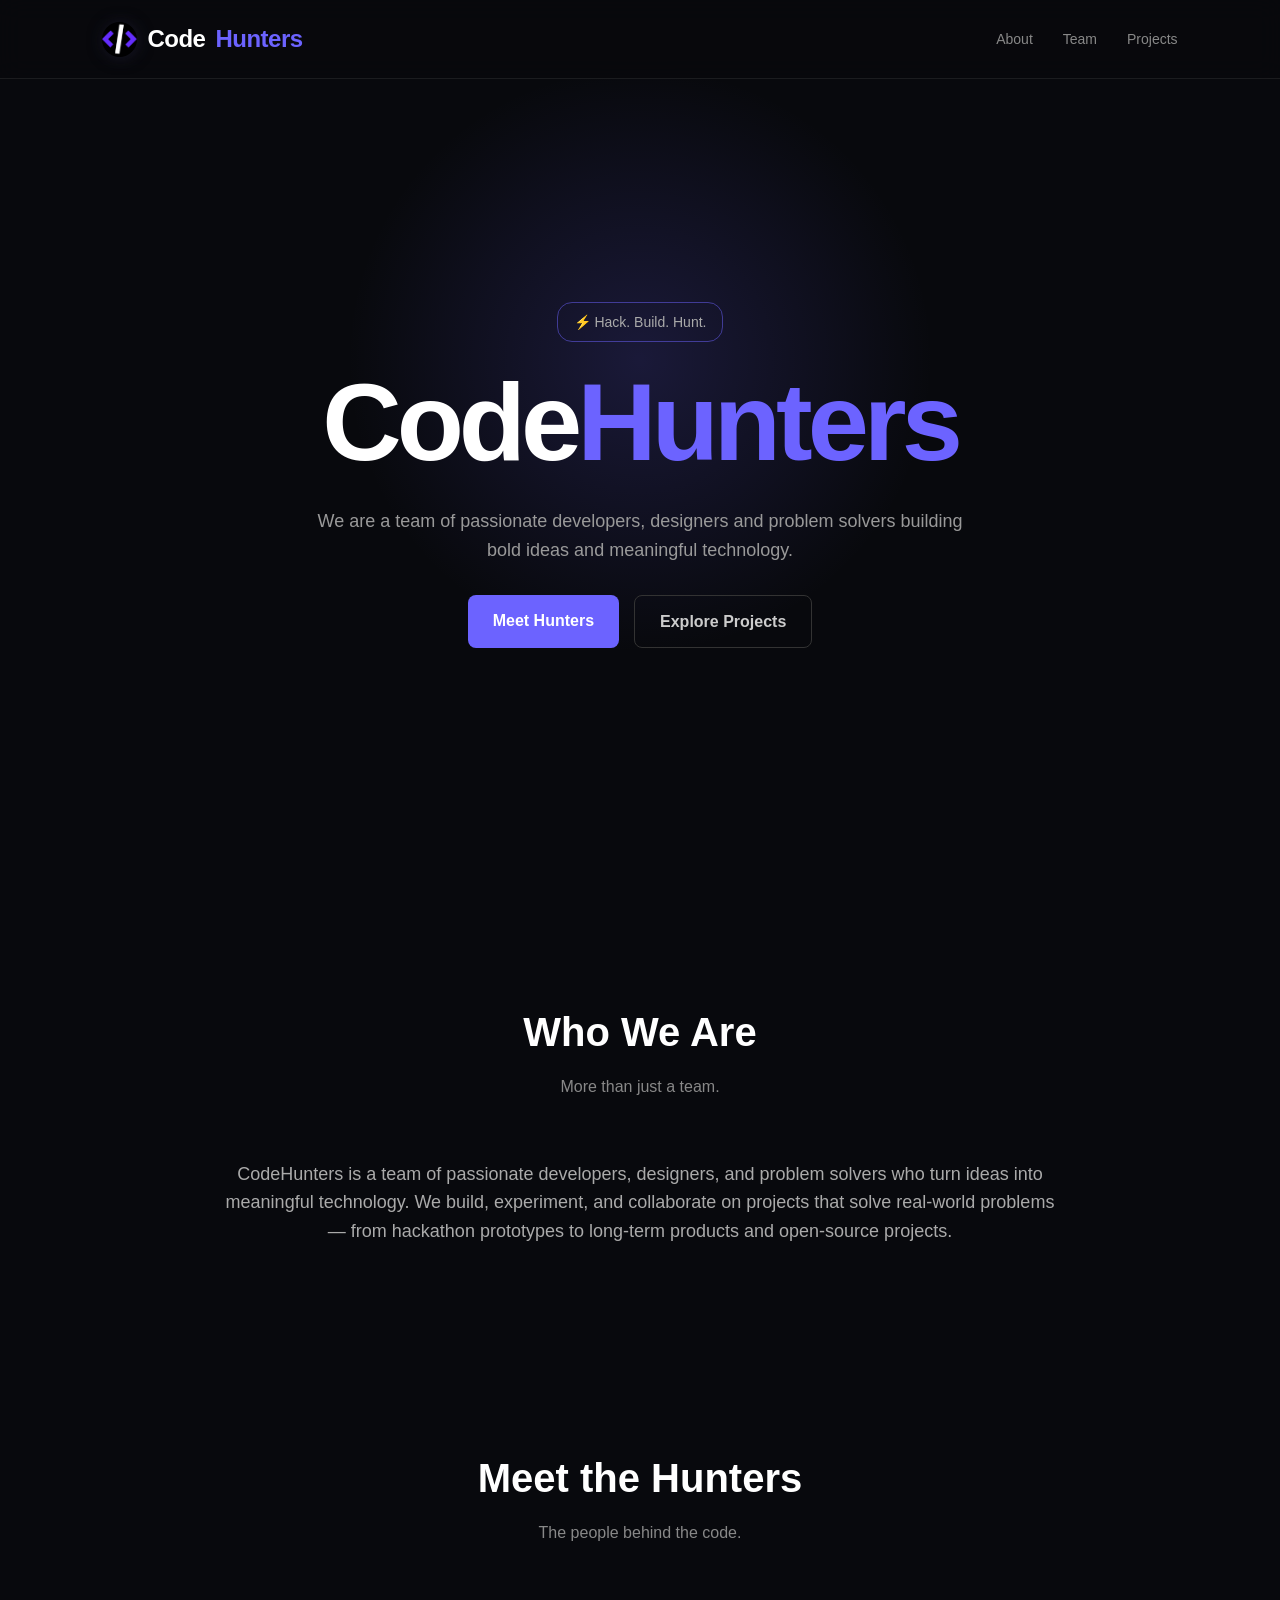
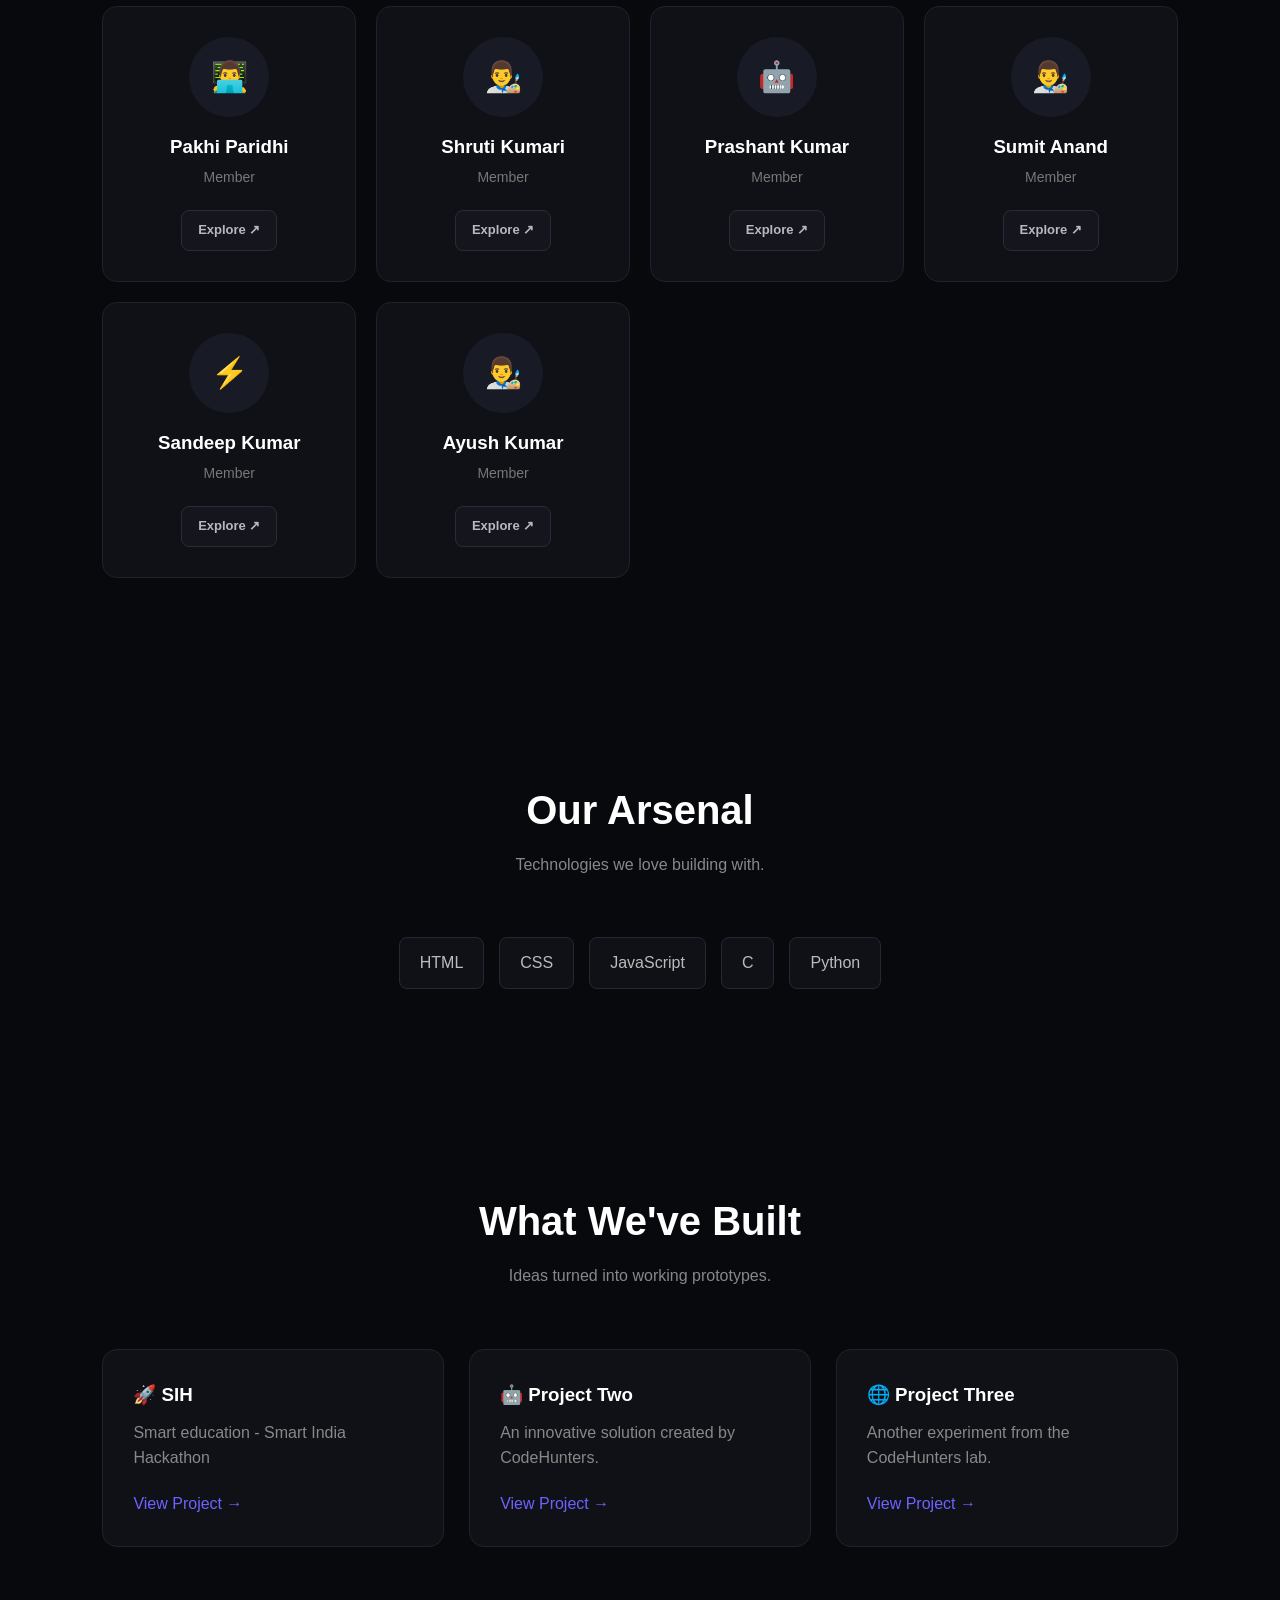
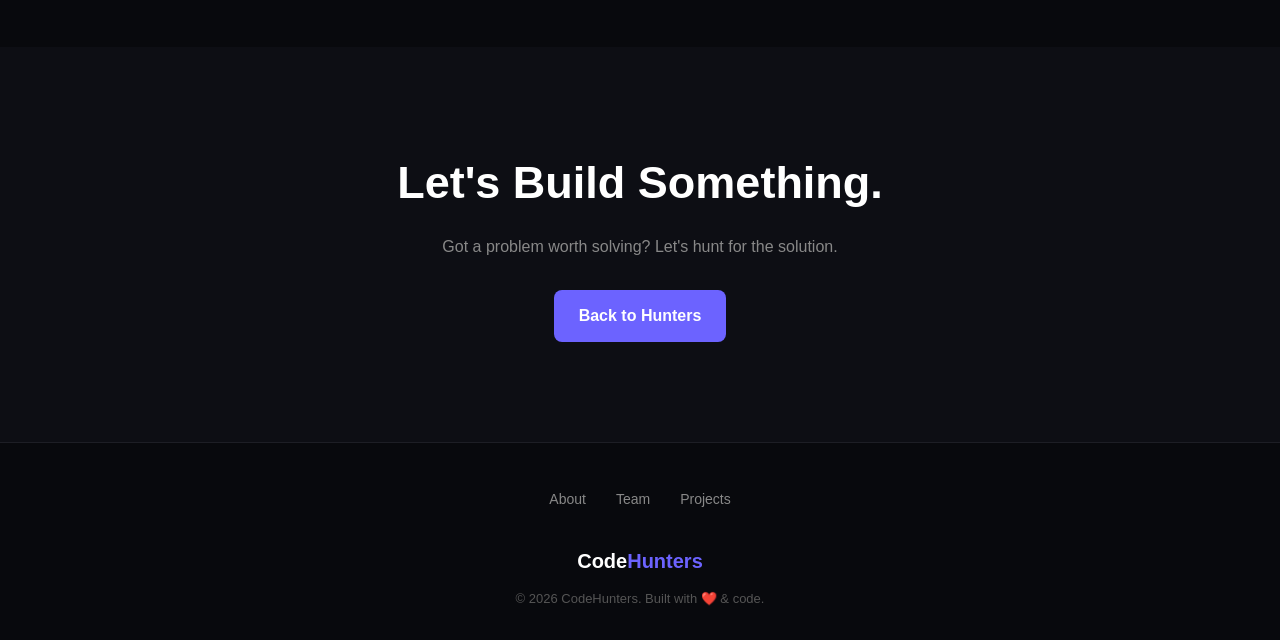
==== commit eb6c3798: "Update index.html" ====
--- a/index.html
+++ b/index.html
@@ -243,7 +243,7 @@
 
 
                 <h3>
-                    Anu Kumari
+                    Shruti Kumari
                 </h3>
 
 
@@ -255,7 +255,7 @@
                 <div class="hunter-links">
 
                     <a
-                        href="https://codehuntersteam.github.io/anu"
+                        href="https://codehuntersteam.github.io/shruti"
                     >
                         Explore ↗
                     </a>
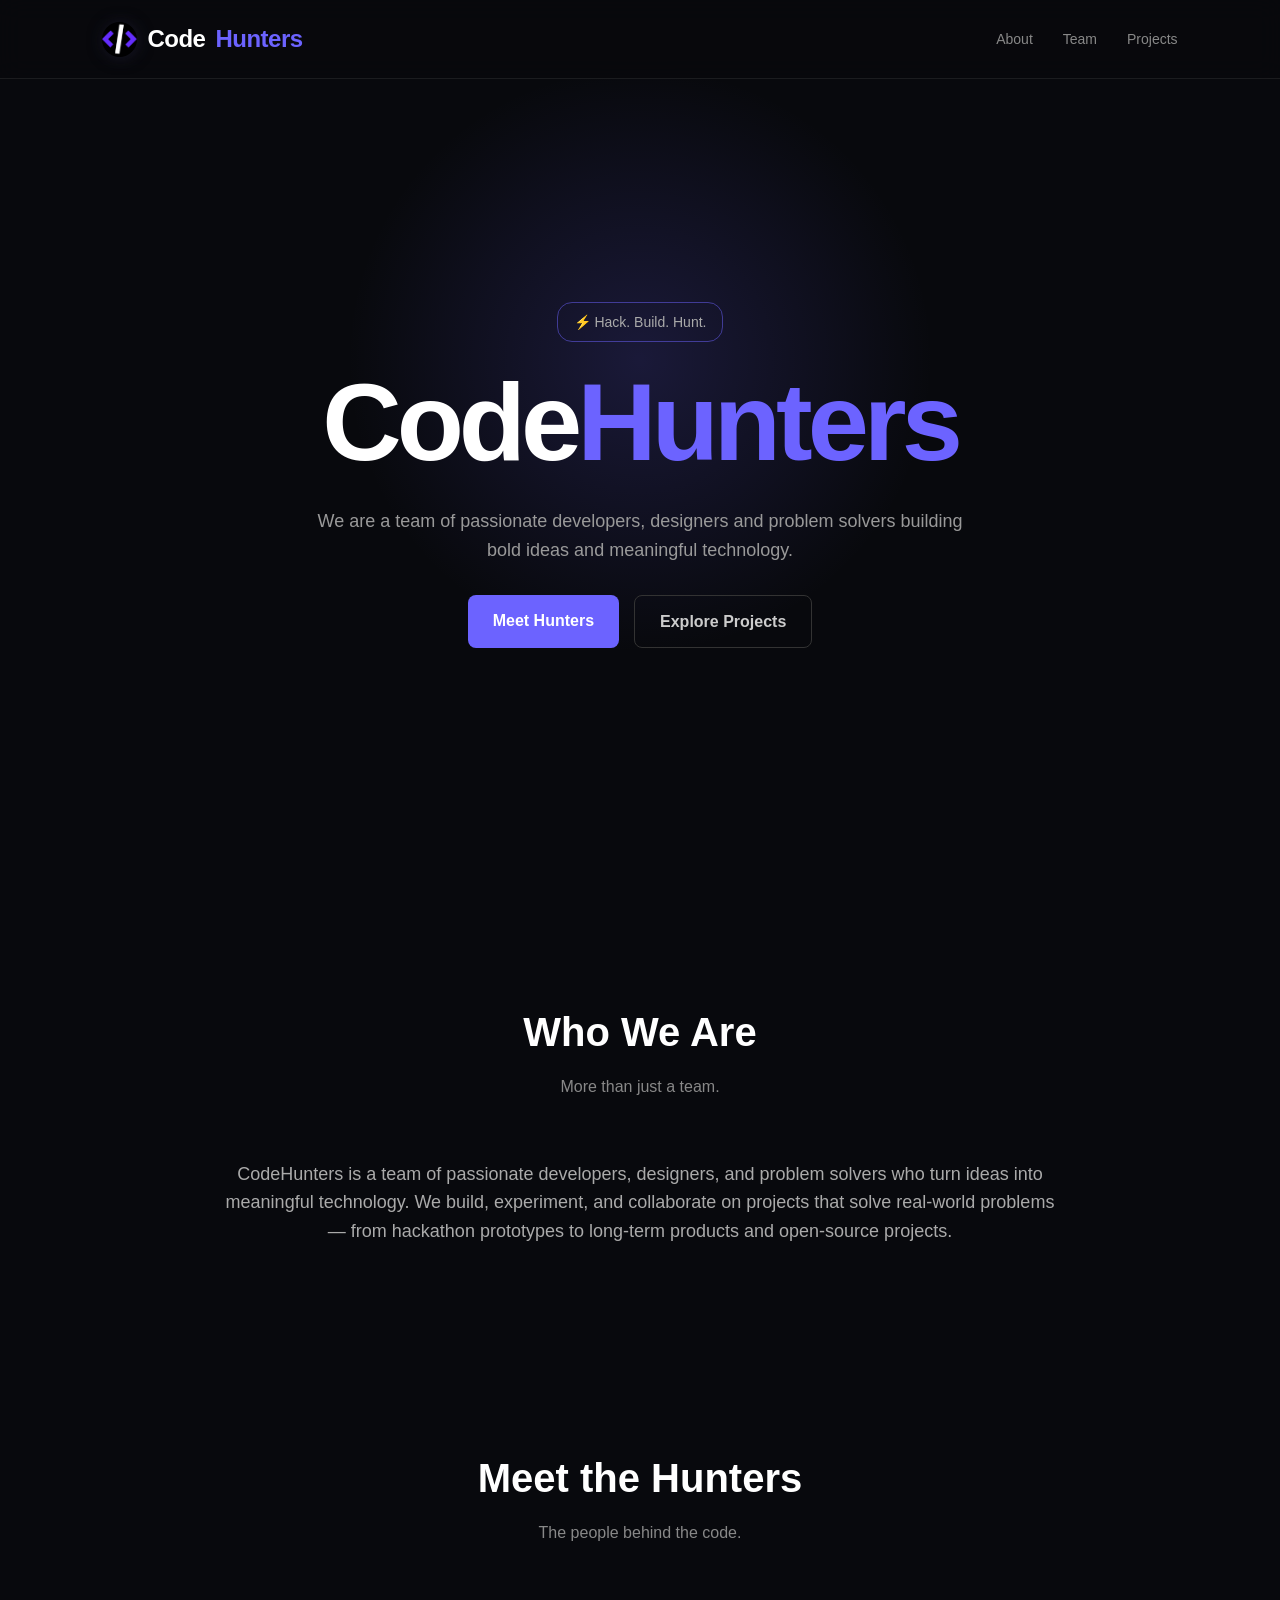
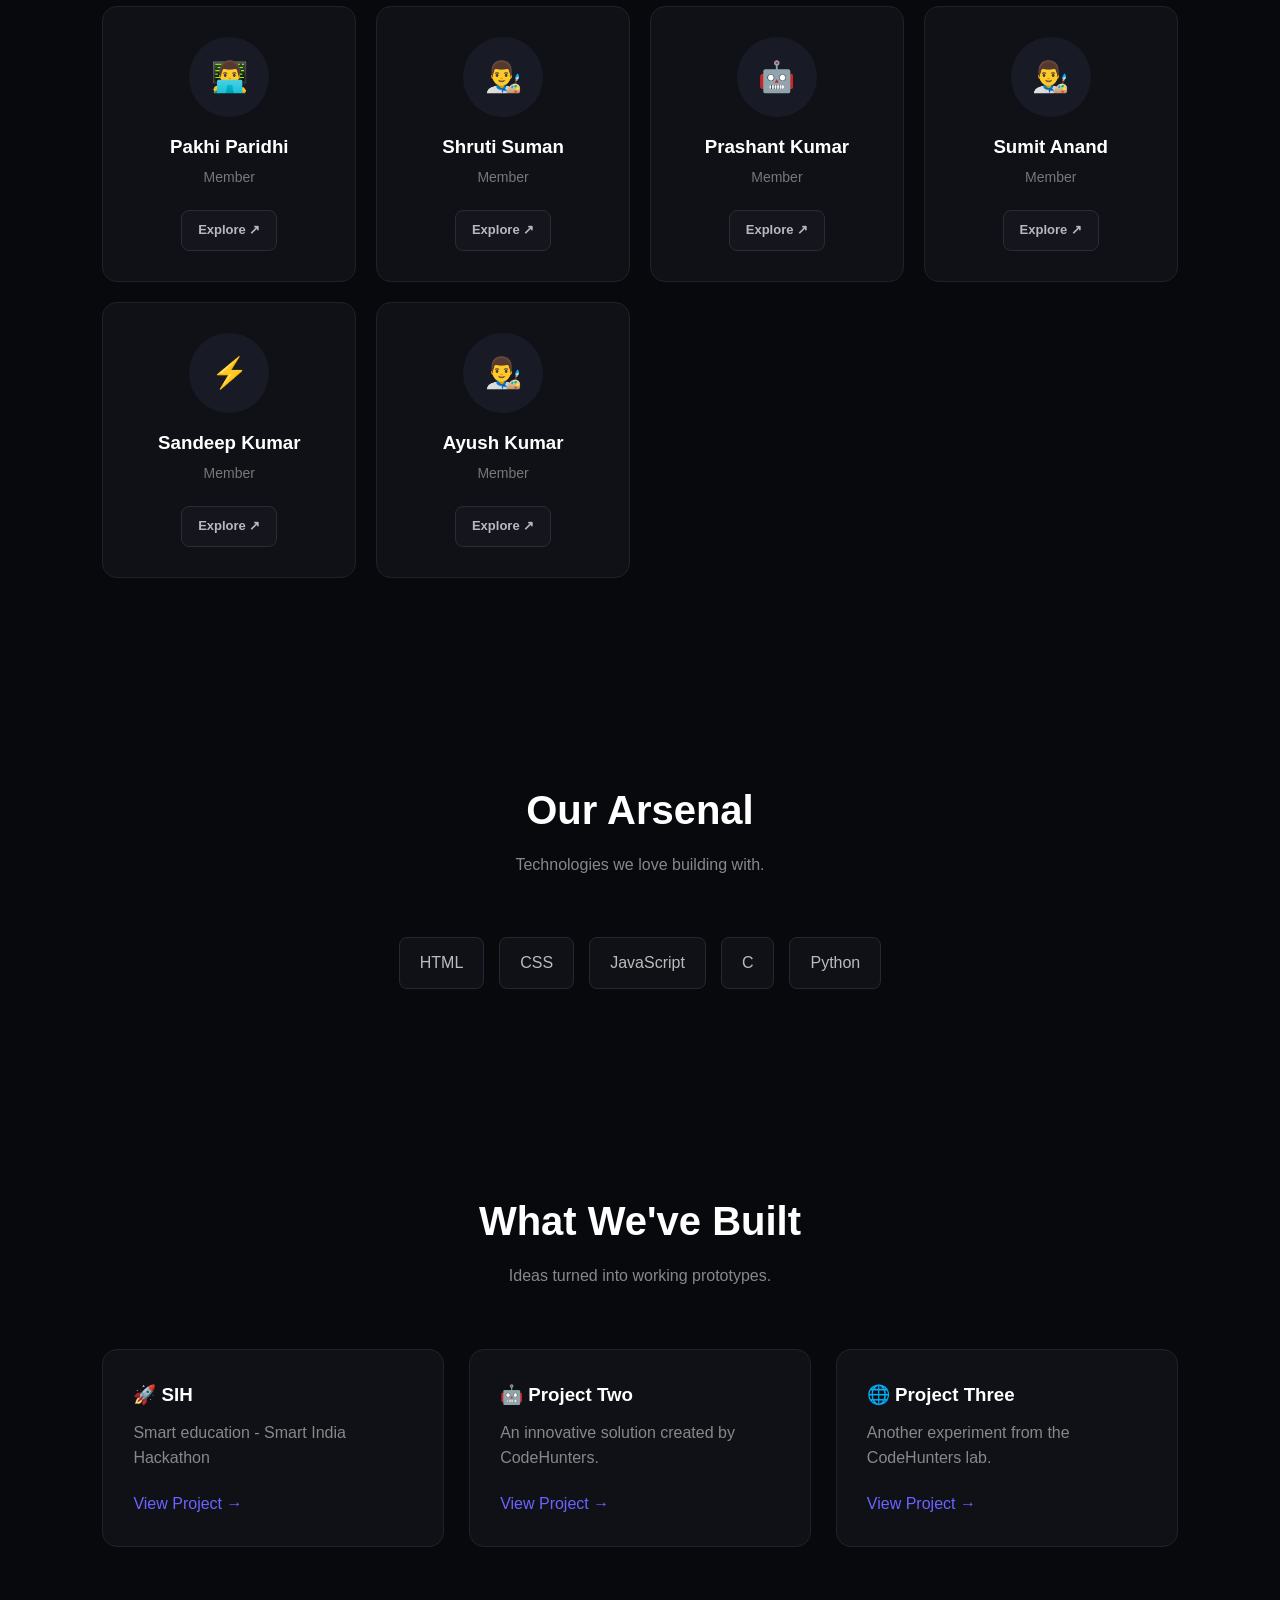
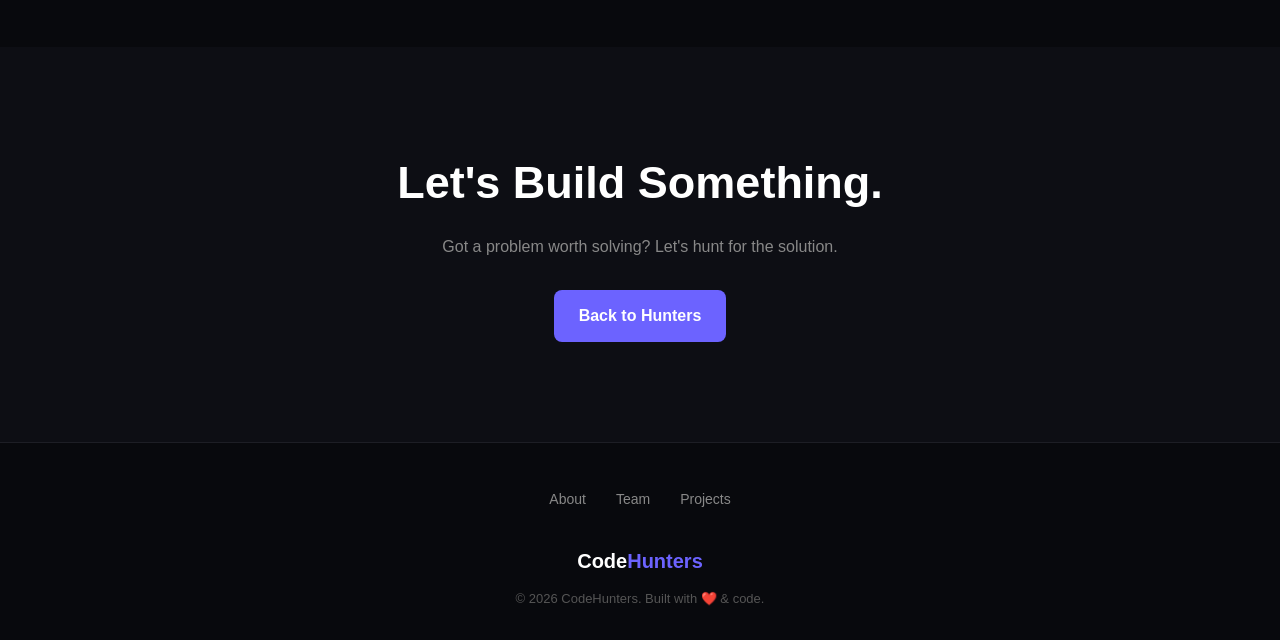
==== commit 3d4d617a: "Update index.html" ====
--- a/index.html
+++ b/index.html
@@ -243,7 +243,7 @@
 
 
                 <h3>
-                    Shruti Kumari
+                    Shruti Suman
                 </h3>
 
 
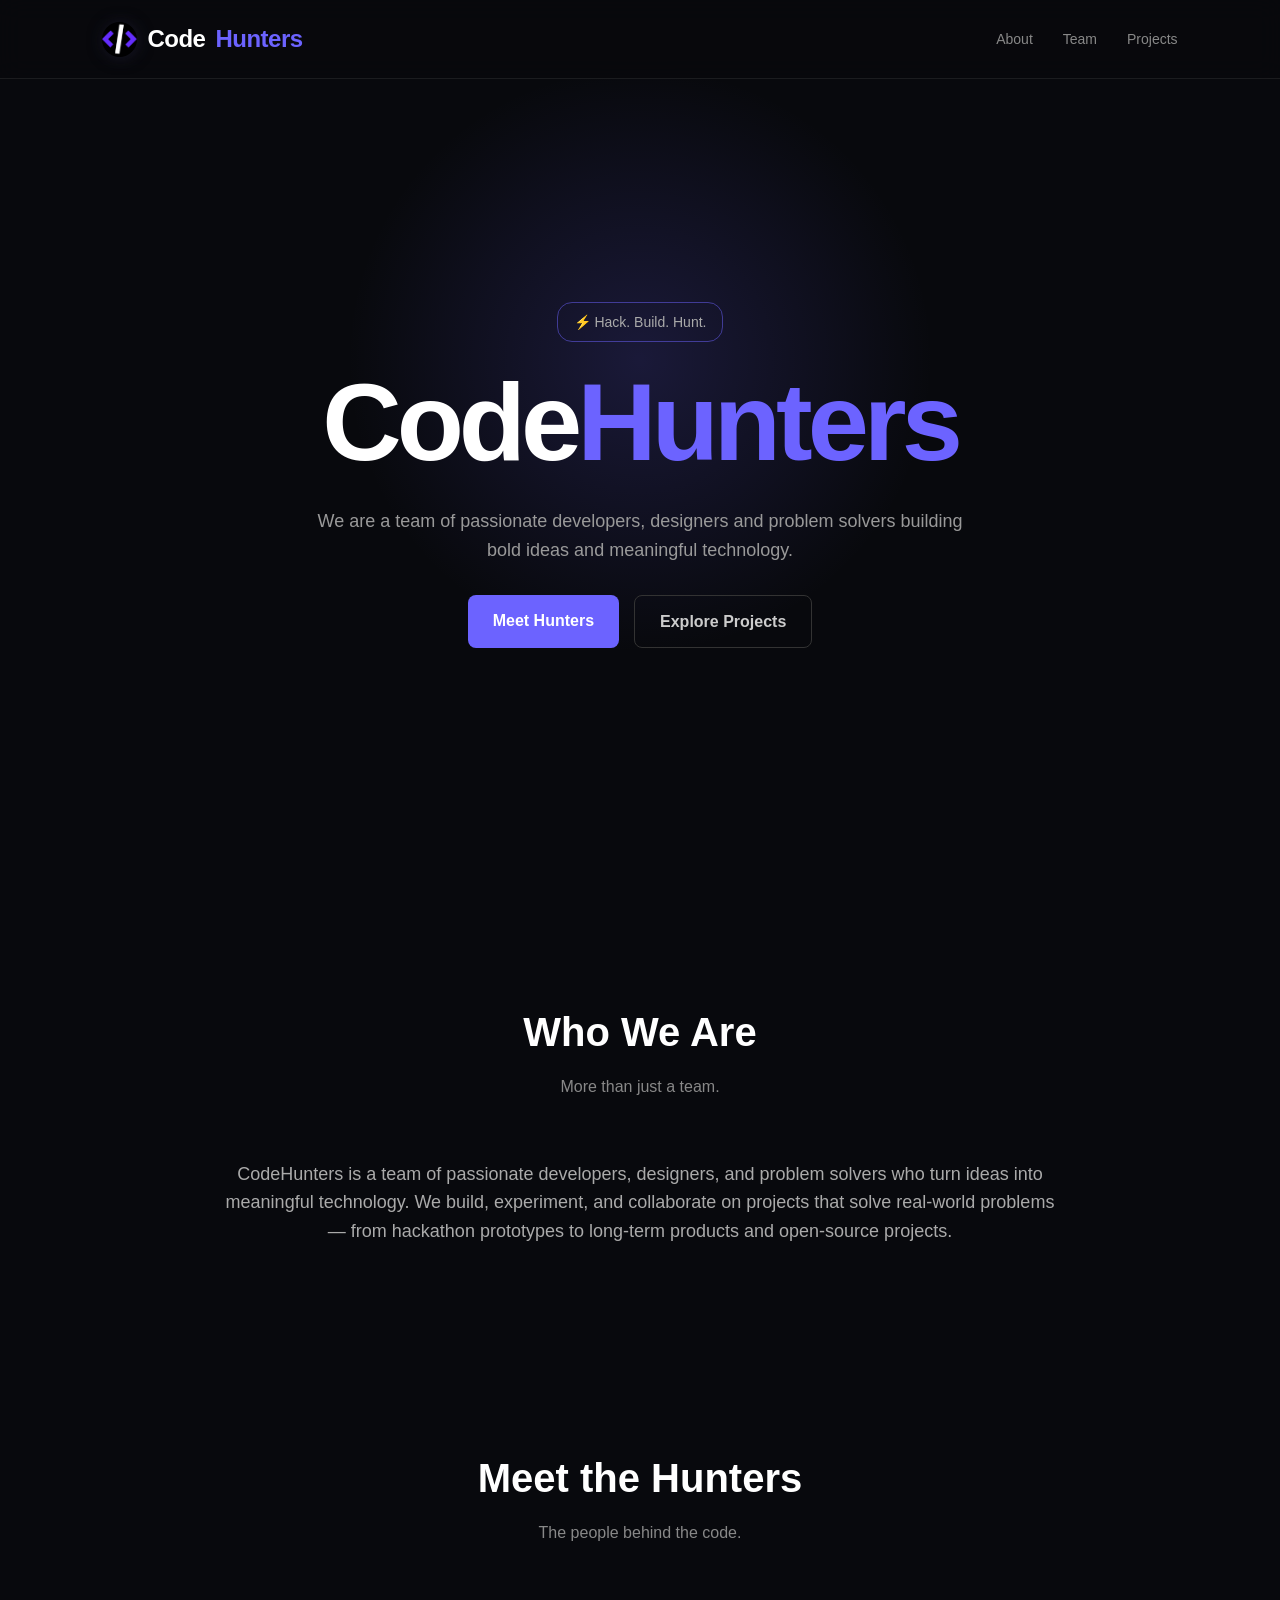
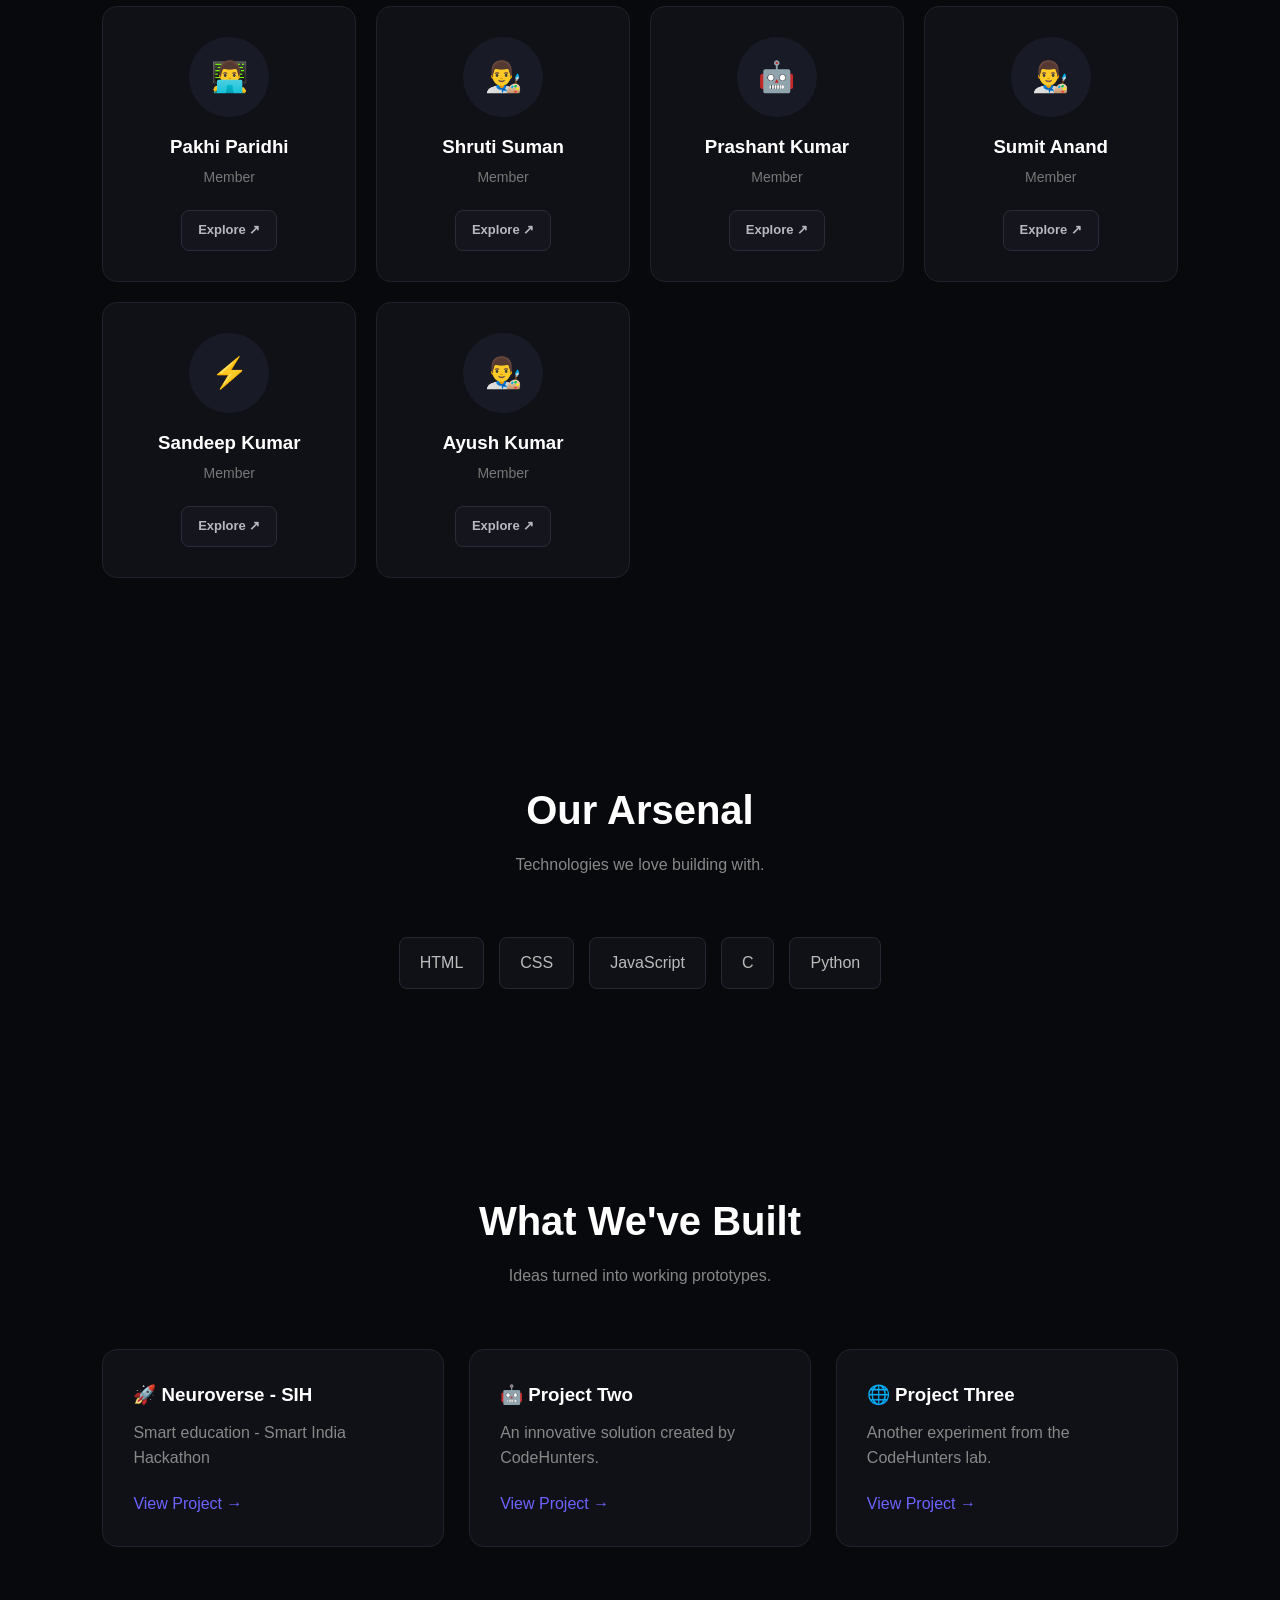
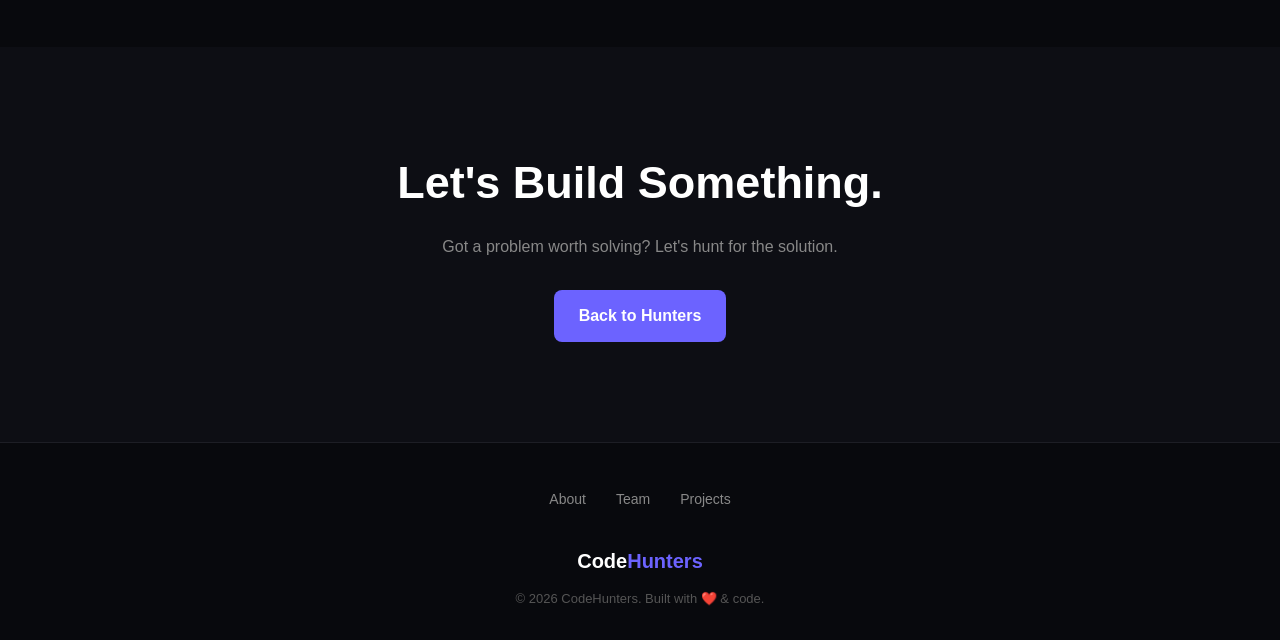
==== commit 580cb20b: "Update index.html" ====
--- a/index.html
+++ b/index.html
@@ -505,7 +505,7 @@
             <div class="project">
 
                 <h3>
-                    🚀 SIH
+                    🚀 Neuroverse - SIH 
                 </h3>
 
 
